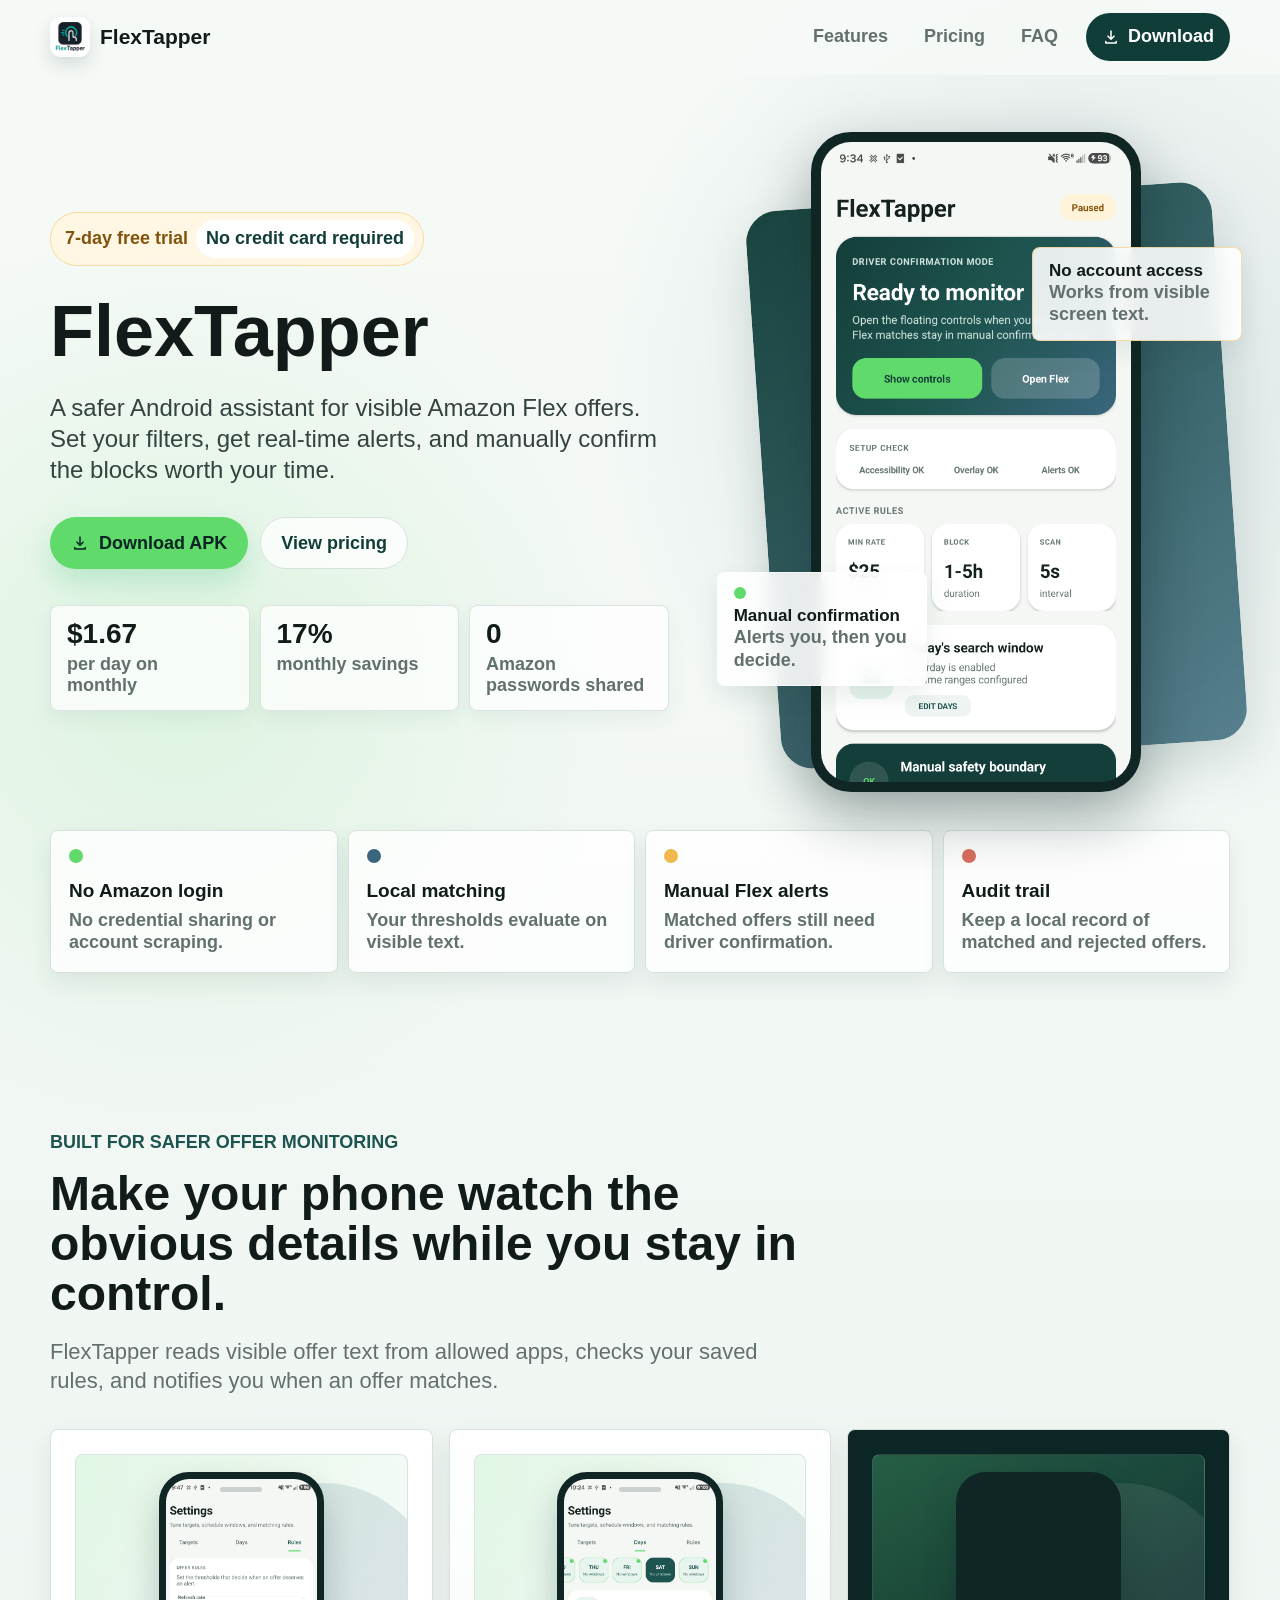
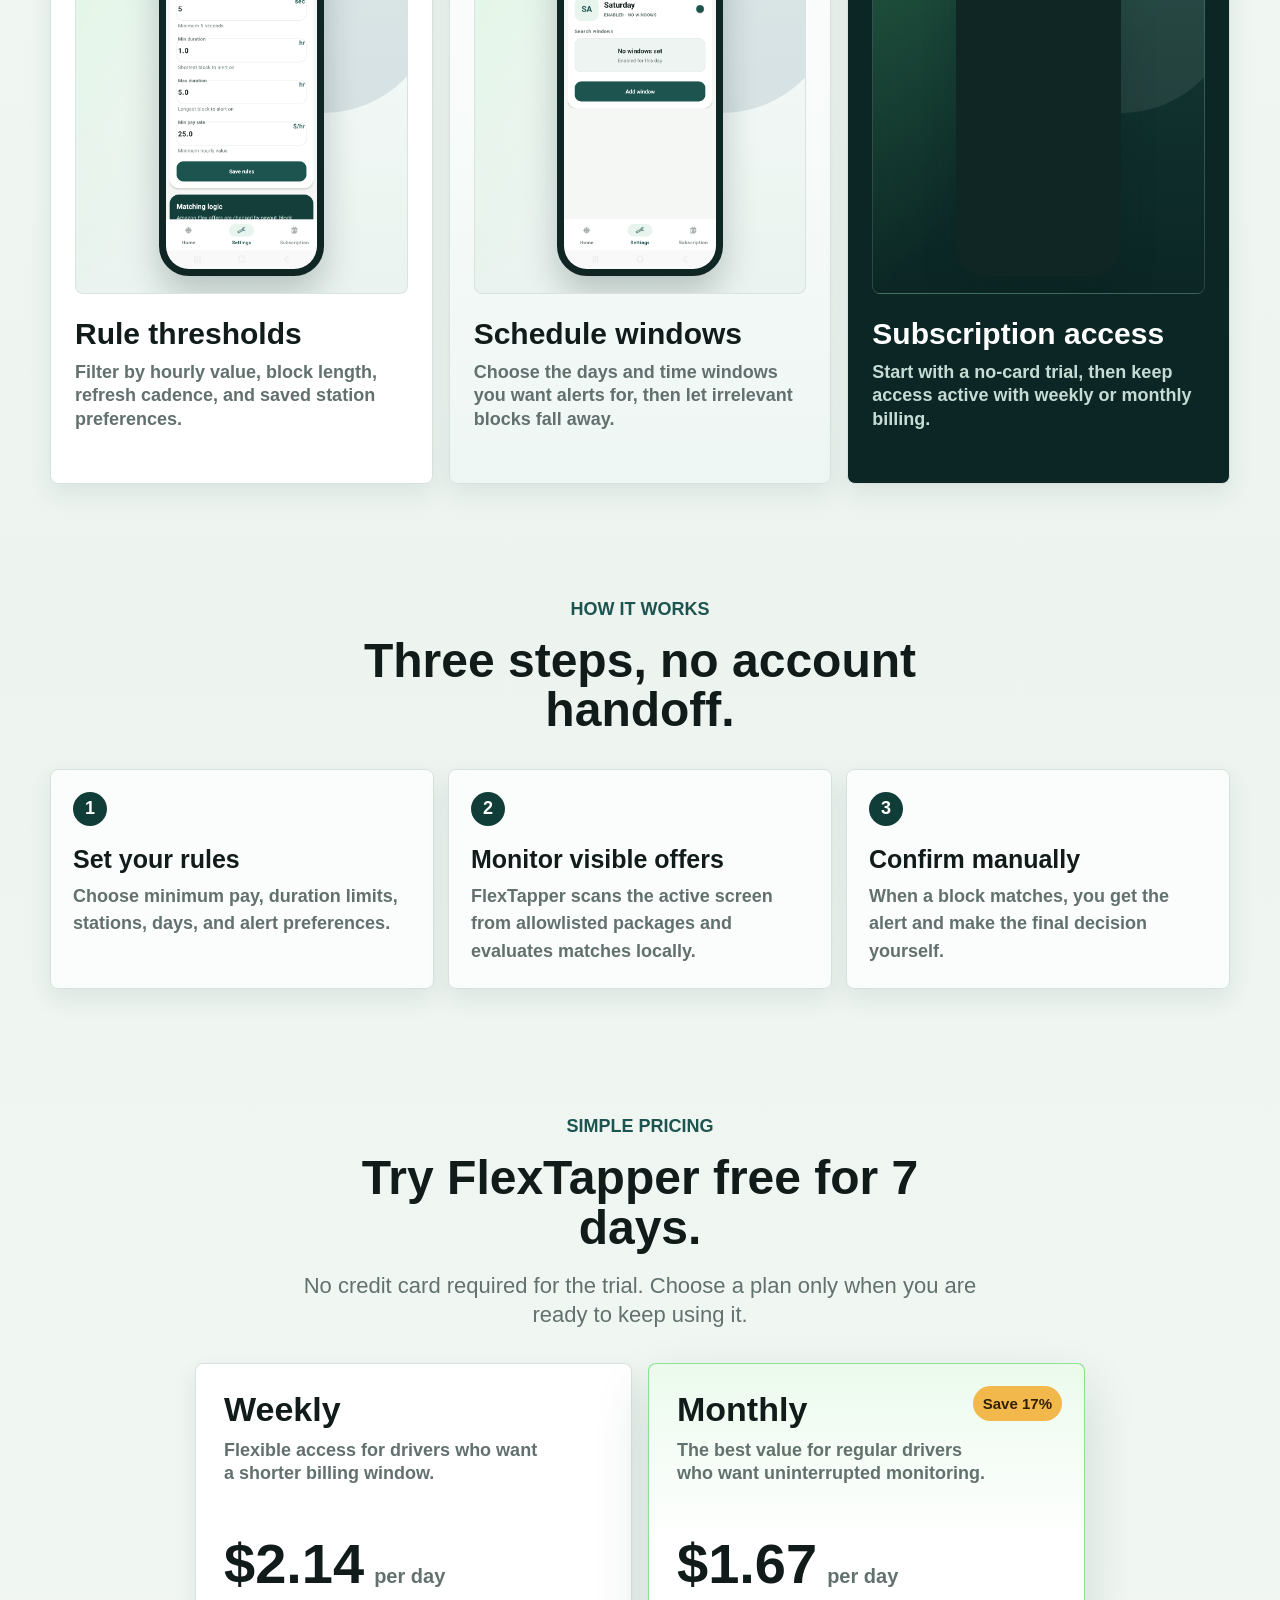
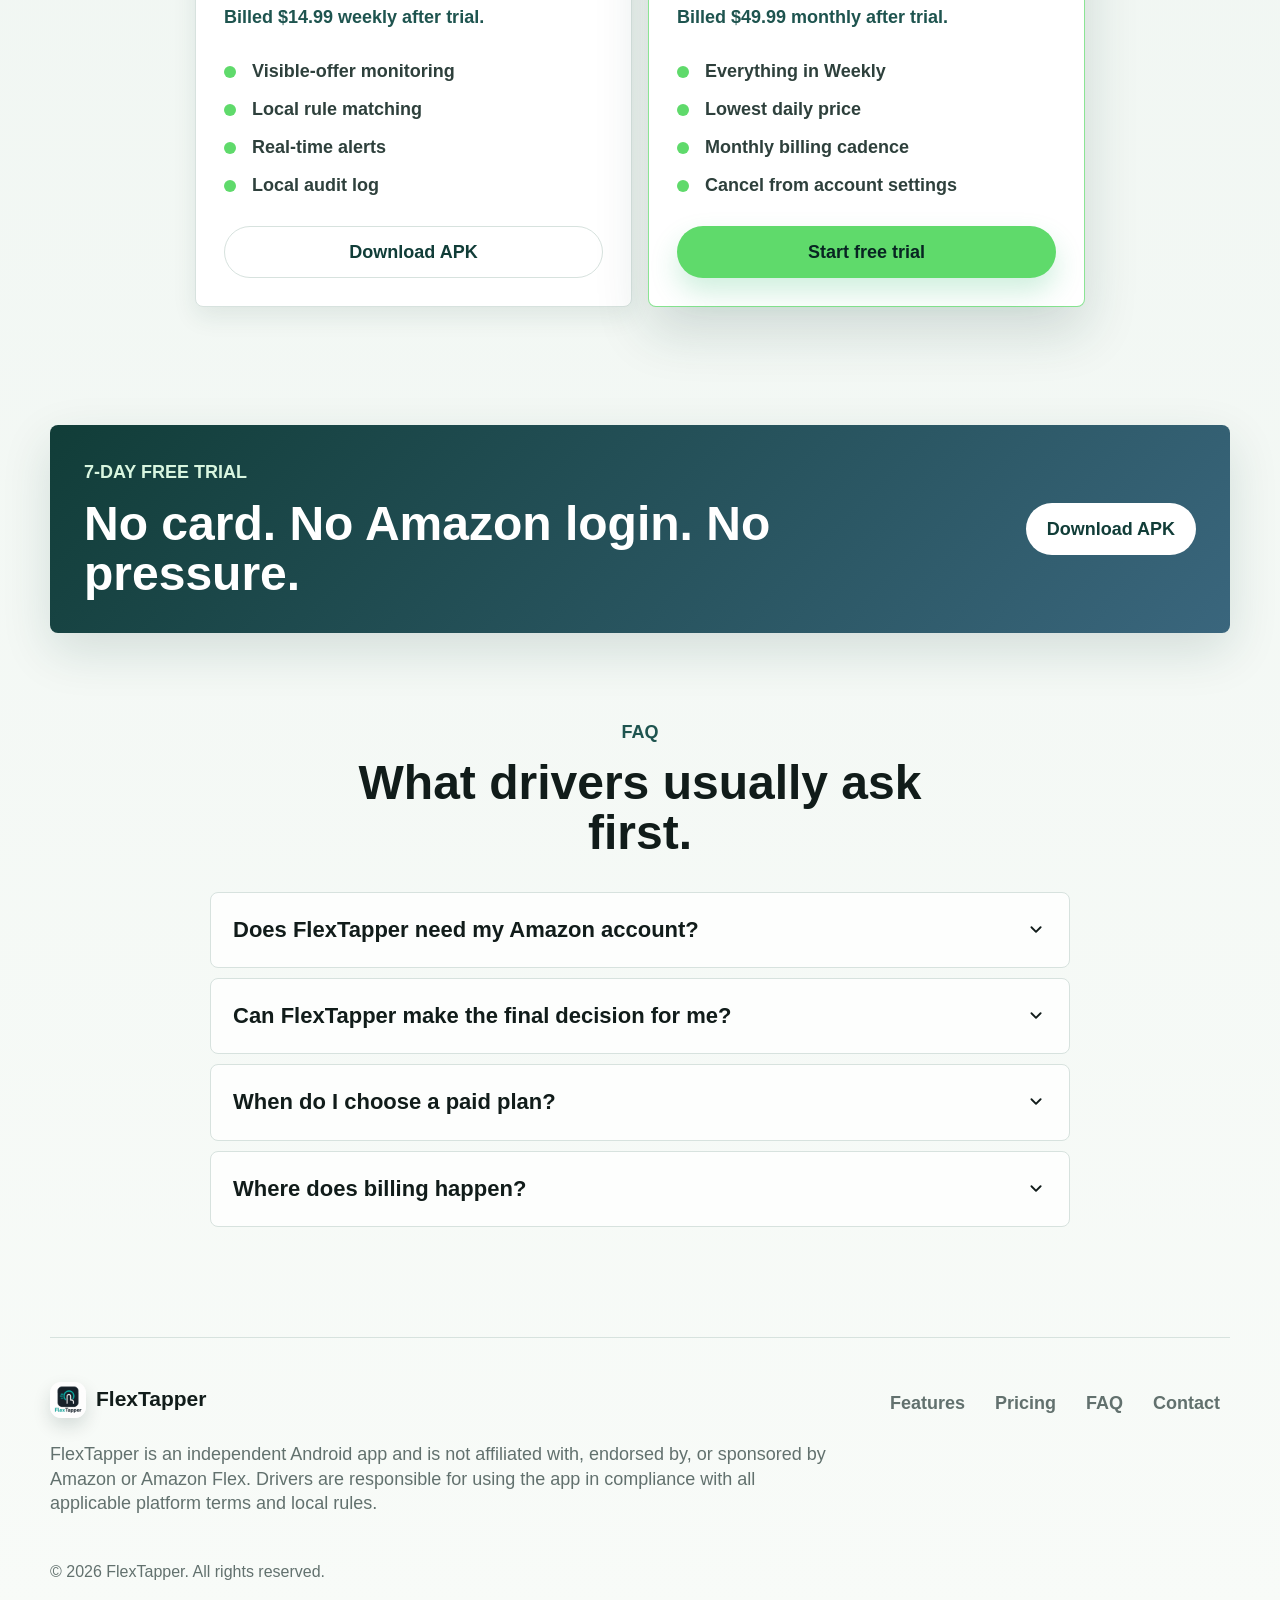
==== index.html @ 4a71b5c2 "Init" ====
<!doctype html>
<html lang="en">
  <head>
    <meta charset="utf-8">
    <meta name="viewport" content="width=device-width, initial-scale=1">
    <title>FlexTapper - Safer Amazon Flex Offer Alerts</title>
    <meta
      name="description"
      content="FlexTapper helps Amazon Flex drivers monitor visible offers, apply local rules, and get fast alerts for manual confirmation. Start with a 7-day free trial, no credit card required."
    >
    <meta name="robots" content="index,follow">
    <link rel="canonical" href="https://flextapper.app/">

    <meta property="og:type" content="website">
    <meta property="og:site_name" content="FlexTapper">
    <meta property="og:title" content="FlexTapper - Safer Amazon Flex Offer Alerts">
    <meta
      property="og:description"
      content="Local rule matching, real-time alerts, and manual driver confirmation for visible Amazon Flex offers."
    >
    <meta property="og:url" content="https://flextapper.app/">
    <meta property="og:image" content="https://flextapper.app/assets/images/social-card.png">
    <meta property="og:image:width" content="630">
    <meta property="og:image:height" content="630">
    <meta property="og:image:alt" content="FlexTapper app screens and pricing trial message">
    <meta name="twitter:card" content="summary_large_image">
    <meta name="twitter:title" content="FlexTapper - Safer Amazon Flex Offer Alerts">
    <meta
      name="twitter:description"
      content="A 7-day free trial for safe visible-offer monitoring, local matching, and manual confirmation alerts."
    >
    <meta name="twitter:image" content="https://flextapper.app/assets/images/social-card.png">

    <link rel="icon" type="image/png" sizes="32x32" href="assets/icons/favicon-32.png">
    <link rel="apple-touch-icon" href="assets/icons/apple-touch-icon.png">
    <link rel="manifest" href="manifest.webmanifest">
    <meta name="theme-color" content="#113d38">

    <link rel="preload" as="image" href="assets/images/app-home.png">
    <link rel="stylesheet" href="styles.css">

    <script type="application/ld+json">
      {
        "@context": "https://schema.org",
        "@type": "SoftwareApplication",
        "name": "FlexTapper",
        "applicationCategory": "BusinessApplication",
        "operatingSystem": "Android",
        "description": "FlexTapper helps Amazon Flex drivers monitor visible offers, apply local rules, and get fast alerts for manual confirmation.",
        "url": "https://flextapper.app/",
        "image": "https://flextapper.app/assets/images/social-card.png",
        "offers": [
          {
            "@type": "Offer",
            "name": "FlexTapper Weekly",
            "price": "14.99",
            "priceCurrency": "USD",
            "description": "Billed weekly after a 7-day free trial."
          },
          {
            "@type": "Offer",
            "name": "FlexTapper Monthly",
            "price": "49.99",
            "priceCurrency": "USD",
            "description": "Billed monthly after a 7-day free trial. Save 17% versus weekly billing."
          }
        ]
      }
    </script>
  </head>
  <body>
    <a class="skip-link" href="#main">Skip to content</a>

    <header class="site-header" data-header>
      <nav class="nav-shell" aria-label="Primary navigation">
        <a class="brand" href="#top" aria-label="FlexTapper home">
          <img src="assets/icons/icon-192.png" width="40" height="40" alt="">
          <span>FlexTapper</span>
        </a>

        <button class="nav-toggle" type="button" aria-label="Open menu" aria-expanded="false" aria-controls="nav-menu" data-nav-toggle>
          <span></span>
          <span></span>
        </button>

        <div class="nav-links" id="nav-menu" data-nav-menu>
          <a href="#features">Features</a>
          <a href="#pricing">Pricing</a>
          <a href="#faq">FAQ</a>
          <a class="nav-download" href="downloads/FlexTapper.apk" data-apk-link data-cta="nav-download">
            <svg aria-hidden="true" viewBox="0 0 24 24">
              <path d="M12 3a1 1 0 0 1 1 1v8.6l2.3-2.3a1 1 0 1 1 1.4 1.4l-4 4a1 1 0 0 1-1.4 0l-4-4a1 1 0 1 1 1.4-1.4l2.3 2.3V4a1 1 0 0 1 1-1Zm-7 14a1 1 0 0 1 1 1v1h12v-1a1 1 0 1 1 2 0v2a1 1 0 0 1-1 1H5a1 1 0 0 1-1-1v-2a1 1 0 0 1 1-1Z"/>
            </svg>
            Download
          </a>
        </div>
      </nav>
    </header>

    <main id="main">
      <section class="hero" id="top" aria-labelledby="hero-title">
        <div class="hero-copy">
          <div class="trial-pill">
            <span>7-day free trial</span>
            <strong>No credit card required</strong>
          </div>
          <h1 id="hero-title">FlexTapper</h1>
          <p class="hero-lede">
            A safer Android assistant for visible Amazon Flex offers. Set your filters, get real-time alerts, and manually confirm the blocks worth your time.
          </p>
          <div class="hero-actions">
            <a class="button button-primary" href="downloads/FlexTapper.apk" data-apk-link data-cta="hero-download">
              <svg aria-hidden="true" viewBox="0 0 24 24">
                <path d="M12 3a1 1 0 0 1 1 1v8.6l2.3-2.3a1 1 0 1 1 1.4 1.4l-4 4a1 1 0 0 1-1.4 0l-4-4a1 1 0 1 1 1.4-1.4l2.3 2.3V4a1 1 0 0 1 1-1Zm-7 14a1 1 0 0 1 1 1v1h12v-1a1 1 0 1 1 2 0v2a1 1 0 0 1-1 1H5a1 1 0 0 1-1-1v-2a1 1 0 0 1 1-1Z"/>
              </svg>
              Download APK
            </a>
            <a class="button button-secondary" href="#pricing">View pricing</a>
          </div>
          <dl class="hero-stats" aria-label="FlexTapper pricing and trial highlights">
            <div>
              <dt>$1.67</dt>
              <dd>per day on monthly</dd>
            </div>
            <div>
              <dt>17%</dt>
              <dd>monthly savings</dd>
            </div>
            <div>
              <dt>0</dt>
              <dd>Amazon passwords shared</dd>
            </div>
          </dl>
        </div>

        <div class="hero-visual" aria-label="FlexTapper app preview">
          <div class="phone-frame phone-frame-main">
            <img
              src="assets/images/app-home.png"
              width="1080"
              height="2640"
              fetchpriority="high"
              alt="FlexTapper home screen showing driver confirmation mode and active rule summaries"
            >
          </div>
          <div class="signal-card signal-card-left">
            <span class="signal-dot"></span>
            <strong>Manual confirmation</strong>
            <span>Alerts you, then you decide.</span>
          </div>
          <div class="signal-card signal-card-right">
            <strong>No account access</strong>
            <span>Works from visible screen text.</span>
          </div>
        </div>
      </section>

      <section class="trust-strip" aria-label="Safety promises">
        <div>
          <span class="trust-icon trust-icon-green"></span>
          <strong>No Amazon login</strong>
          <span>No credential sharing or account scraping.</span>
        </div>
        <div>
          <span class="trust-icon trust-icon-blue"></span>
          <strong>Local matching</strong>
          <span>Your thresholds evaluate on visible text.</span>
        </div>
        <div>
          <span class="trust-icon trust-icon-amber"></span>
          <strong>Manual Flex alerts</strong>
          <span>Matched offers still need driver confirmation.</span>
        </div>
        <div>
          <span class="trust-icon trust-icon-coral"></span>
          <strong>Audit trail</strong>
          <span>Keep a local record of matched and rejected offers.</span>
        </div>
      </section>

      <section class="section feature-section" id="features" aria-labelledby="features-title">
        <div class="section-heading">
          <p class="eyebrow">Built for safer offer monitoring</p>
          <h2 id="features-title">Make your phone watch the obvious details while you stay in control.</h2>
          <p>
            FlexTapper reads visible offer text from allowed apps, checks your saved rules, and notifies you when an offer matches.
          </p>
        </div>

        <div class="feature-grid">
          <article class="feature-card">
            <figure class="feature-shot">
              <div class="feature-device">
                <img
                  src="assets/images/app-rules.png"
                  width="1080"
                  height="2640"
                  loading="lazy"
                  decoding="async"
                  alt="FlexTapper mobile settings screenshot with refresh, duration, and pay-rate rules"
                >
              </div>
            </figure>
            <h3>Rule thresholds</h3>
            <p>Filter by hourly value, block length, refresh cadence, and saved station preferences.</p>
          </article>
          <article class="feature-card feature-card-wide">
            <figure class="feature-shot">
              <div class="feature-device">
                <img
                  src="assets/images/app-schedule.png"
                  width="1080"
                  height="2640"
                  loading="lazy"
                  decoding="async"
                  alt="FlexTapper mobile schedule screenshot for delivery search windows"
                >
              </div>
            </figure>
            <h3>Schedule windows</h3>
            <p>Choose the days and time windows you want alerts for, then let irrelevant blocks fall away.</p>
          </article>
          <article class="feature-card feature-card-dark">
            <figure class="feature-shot feature-shot-dark">
              <div class="feature-device">
                <img
                  src="assets/images/app-subscription.png"
                  width="1080"
                  height="2640"
                  loading="lazy"
                  decoding="async"
                  alt="FlexTapper mobile subscription screenshot with included matching and alerts"
                >
              </div>
            </figure>
            <h3>Subscription access</h3>
            <p>Start with a no-card trial, then keep access active with weekly or monthly billing.</p>
          </article>
        </div>
      </section>

      <section class="section workflow" aria-labelledby="workflow-title">
        <div class="section-heading compact">
          <p class="eyebrow">How it works</p>
          <h2 id="workflow-title">Three steps, no account handoff.</h2>
        </div>
        <ol class="workflow-list">
          <li>
            <span>1</span>
            <strong>Set your rules</strong>
            <p>Choose minimum pay, duration limits, stations, days, and alert preferences.</p>
          </li>
          <li>
            <span>2</span>
            <strong>Monitor visible offers</strong>
            <p>FlexTapper scans the active screen from allowlisted packages and evaluates matches locally.</p>
          </li>
          <li>
            <span>3</span>
            <strong>Confirm manually</strong>
            <p>When a block matches, you get the alert and make the final decision yourself.</p>
          </li>
        </ol>
      </section>

      <section class="section pricing" id="pricing" aria-labelledby="pricing-title">
        <div class="section-heading compact">
          <p class="eyebrow">Simple pricing</p>
          <h2 id="pricing-title">Try FlexTapper free for 7 days.</h2>
          <p>No credit card required for the trial. Choose a plan only when you are ready to keep using it.</p>
        </div>

        <div class="pricing-grid">
          <article class="price-card">
            <div class="price-card-top">
              <h3>Weekly</h3>
              <p>Flexible access for drivers who want a shorter billing window.</p>
            </div>
            <div class="daily-price">
              <span>$2.14</span>
              <small>per day</small>
            </div>
            <p class="billing-note">Billed $14.99 weekly after trial.</p>
            <ul class="check-list">
              <li>Visible-offer monitoring</li>
              <li>Local rule matching</li>
              <li>Real-time alerts</li>
              <li>Local audit log</li>
            </ul>
            <a class="button button-secondary full" href="downloads/FlexTapper.apk" data-apk-link data-cta="weekly-download">Download APK</a>
          </article>

          <article class="price-card featured-price">
            <div class="save-badge">Save 17%</div>
            <div class="price-card-top">
              <h3>Monthly</h3>
              <p>The best value for regular drivers who want uninterrupted monitoring.</p>
            </div>
            <div class="daily-price">
              <span>$1.67</span>
              <small>per day</small>
            </div>
            <p class="billing-note">Billed $49.99 monthly after trial.</p>
            <ul class="check-list">
              <li>Everything in Weekly</li>
              <li>Lowest daily price</li>
              <li>Monthly billing cadence</li>
              <li>Cancel from account settings</li>
            </ul>
            <a class="button button-primary full" href="downloads/FlexTapper.apk" data-apk-link data-cta="monthly-download">Start free trial</a>
          </article>
        </div>
      </section>

      <section class="trial-band" aria-label="Free trial reminder">
        <div>
          <p class="eyebrow">7-day free trial</p>
          <h2>No card. No Amazon login. No pressure.</h2>
        </div>
        <a class="button button-light" href="downloads/FlexTapper.apk" data-apk-link data-cta="trial-band-download">Download APK</a>
      </section>

      <section class="section faq" id="faq" aria-labelledby="faq-title">
        <div class="section-heading compact">
          <p class="eyebrow">FAQ</p>
          <h2 id="faq-title">What drivers usually ask first.</h2>
        </div>

        <div class="faq-list">
          <article class="faq-item">
            <button type="button" aria-expanded="false">
              Does FlexTapper need my Amazon account?
              <svg aria-hidden="true" viewBox="0 0 24 24">
                <path d="M6.3 8.3a1 1 0 0 1 1.4 0l4.3 4.3 4.3-4.3a1 1 0 1 1 1.4 1.4l-5 5a1 1 0 0 1-1.4 0l-5-5a1 1 0 0 1 0-1.4Z"/>
              </svg>
            </button>
            <div class="faq-panel">
              <p>No. FlexTapper is designed around visible screen text from allowed packages, local rules, and alerts. It does not require your Amazon password.</p>
            </div>
          </article>

          <article class="faq-item">
            <button type="button" aria-expanded="false">
              Can FlexTapper make the final decision for me?
              <svg aria-hidden="true" viewBox="0 0 24 24">
                <path d="M6.3 8.3a1 1 0 0 1 1.4 0l4.3 4.3 4.3-4.3a1 1 0 1 1 1.4 1.4l-5 5a1 1 0 0 1-1.4 0l-5-5a1 1 0 0 1 0-1.4Z"/>
              </svg>
            </button>
            <div class="faq-panel">
              <p>No. For Amazon Flex packages, matched offers trigger alerts for manual driver confirmation.</p>
            </div>
          </article>

          <article class="faq-item">
            <button type="button" aria-expanded="false">
              When do I choose a paid plan?
              <svg aria-hidden="true" viewBox="0 0 24 24">
                <path d="M6.3 8.3a1 1 0 0 1 1.4 0l4.3 4.3 4.3-4.3a1 1 0 1 1 1.4 1.4l-5 5a1 1 0 0 1-1.4 0l-5-5a1 1 0 0 1 0-1.4Z"/>
              </svg>
            </button>
            <div class="faq-panel">
              <p>After the 7-day no-card trial, you can continue with Weekly billing at $14.99/week or Monthly billing at $49.99/month.</p>
            </div>
          </article>

          <article class="faq-item">
            <button type="button" aria-expanded="false">
              Where does billing happen?
              <svg aria-hidden="true" viewBox="0 0 24 24">
                <path d="M6.3 8.3a1 1 0 0 1 1.4 0l4.3 4.3 4.3-4.3a1 1 0 1 1 1.4 1.4l-5 5a1 1 0 0 1-1.4 0l-5-5a1 1 0 0 1 0-1.4Z"/>
              </svg>
            </button>
            <div class="faq-panel">
              <p>The website provides the APK download. Trial activation, sign-in, subscription status, and billing actions happen inside the Android app.</p>
            </div>
          </article>
        </div>
      </section>
    </main>

    <footer class="site-footer">
      <div>
        <a class="brand footer-brand" href="#top" aria-label="FlexTapper home">
          <img src="assets/icons/icon-192.png" width="36" height="36" alt="">
          <span>FlexTapper</span>
        </a>
        <p>
          FlexTapper is an independent Android app and is not affiliated with, endorsed by, or sponsored by Amazon or Amazon Flex.
          Drivers are responsible for using the app in compliance with all applicable platform terms and local rules.
        </p>
      </div>
      <div class="footer-links">
        <a href="#features">Features</a>
        <a href="#pricing">Pricing</a>
        <a href="#faq">FAQ</a>
        <a href="mailto:support@flextapper.app" data-contact-link>Contact</a>
      </div>
      <p class="copyright">&copy; <span data-current-year>2026</span> FlexTapper. All rights reserved.</p>
    </footer>

    <script src="main.js" defer></script>
  </body>
</html>
---- styles.css ----
:root {
  color-scheme: light;
  --ink: #111c1a;
  --muted: #62716e;
  --quiet: #ecf3f0;
  --surface: #fbfdfb;
  --surface-strong: #ffffff;
  --surface-tint: #f1f6f3;
  --line: #d7e2de;
  --primary: #1e544f;
  --primary-dark: #113d38;
  --primary-deep: #0b2624;
  --secondary: #3a667d;
  --accent: #5fda6b;
  --amber: #f2b84b;
  --coral: #d86f5f;
  --shadow: 0 18px 50px rgba(17, 61, 56, 0.14);
  --shadow-soft: 0 10px 24px rgba(17, 61, 56, 0.09);
  --radius-card: 8px;
  --radius-control: 999px;
  --max-width: 1180px;
  --font-body: -apple-system, BlinkMacSystemFont, "SF Pro Text", "Segoe UI Variable", "Segoe UI", sans-serif;
  --font-display: -apple-system, BlinkMacSystemFont, "SF Pro Display", "Segoe UI Variable", "Segoe UI", sans-serif;
}

* {
  box-sizing: border-box;
}

html {
  scroll-behavior: smooth;
}

body {
  margin: 0;
  background:
    radial-gradient(circle at 14% 14%, rgba(95, 218, 107, 0.15), transparent 28rem),
    radial-gradient(circle at 84% 8%, rgba(58, 102, 125, 0.15), transparent 30rem),
    linear-gradient(180deg, #f6faf7 0%, #edf4f0 46%, #f8fbf8 100%);
  color: var(--ink);
  font-family: var(--font-body);
  font-size: 18px;
  line-height: 1.55;
}

body.nav-open {
  overflow: hidden;
}

img,
svg {
  display: block;
}

img {
  max-width: 100%;
}

a {
  color: inherit;
  text-decoration: none;
}

button,
input,
textarea,
select {
  font: inherit;
}

.skip-link {
  position: absolute;
  left: 16px;
  top: -80px;
  z-index: 30;
  border-radius: var(--radius-control);
  background: var(--primary-dark);
  color: white;
  padding: 10px 16px;
  transition: top 160ms ease;
}

.skip-link:focus {
  top: 16px;
}

.site-header {
  position: sticky;
  top: 0;
  z-index: 20;
  border-bottom: 1px solid rgba(215, 226, 222, 0);
  background: rgba(246, 250, 247, 0.84);
  backdrop-filter: blur(18px);
  transition: border-color 180ms ease, box-shadow 180ms ease;
}

.site-header.is-scrolled {
  border-bottom-color: rgba(215, 226, 222, 0.9);
  box-shadow: 0 10px 30px rgba(17, 61, 56, 0.08);
}

.nav-shell {
  width: min(100% - 40px, var(--max-width));
  min-height: 74px;
  margin: 0 auto;
  display: flex;
  align-items: center;
  justify-content: space-between;
  gap: 24px;
}

.brand {
  display: inline-flex;
  align-items: center;
  gap: 10px;
  font-family: var(--font-display);
  font-weight: 750;
  font-size: 21px;
}

.brand img {
  border-radius: 11px;
  box-shadow: 0 8px 18px rgba(9, 34, 32, 0.14);
}

.nav-links {
  display: flex;
  align-items: center;
  gap: 8px;
  font-weight: 700;
  color: var(--muted);
}

.nav-links a {
  border-radius: var(--radius-control);
  padding: 10px 14px;
}

.nav-links a:hover,
.nav-links a:focus-visible {
  background: var(--quiet);
  color: var(--primary-dark);
  outline: none;
}

.nav-links .nav-download {
  margin-left: 6px;
  display: inline-flex;
  align-items: center;
  gap: 8px;
  background: var(--primary-dark);
  color: white;
  padding-inline: 16px;
}

.nav-download svg,
.button svg {
  width: 18px;
  height: 18px;
  fill: currentColor;
}

.nav-toggle {
  display: none;
  width: 44px;
  height: 44px;
  border: 0;
  border-radius: 50%;
  background: var(--primary-dark);
  color: white;
  cursor: pointer;
}

.nav-toggle span {
  width: 18px;
  height: 2px;
  margin: 4px auto;
  border-radius: 2px;
  background: currentColor;
  transition: transform 180ms ease;
}

.nav-toggle[aria-expanded="true"] span:first-child {
  transform: translateY(3px) rotate(45deg);
}

.nav-toggle[aria-expanded="true"] span:last-child {
  transform: translateY(-3px) rotate(-45deg);
}

.hero {
  width: min(100% - 40px, var(--max-width));
  margin: 0 auto;
  padding: 54px 0 36px;
  display: grid;
  grid-template-columns: minmax(0, 1fr) minmax(360px, 0.82fr);
  align-items: center;
  gap: 54px;
}

.hero-copy {
  position: relative;
  z-index: 1;
}

.trial-pill {
  width: fit-content;
  display: flex;
  flex-wrap: wrap;
  align-items: center;
  gap: 8px;
  border: 1px solid rgba(242, 184, 75, 0.45);
  border-radius: var(--radius-control);
  background: rgba(255, 246, 226, 0.92);
  color: #80540c;
  padding: 7px 9px 7px 14px;
  font-weight: 700;
}

.trial-pill strong {
  border-radius: var(--radius-control);
  background: white;
  color: var(--primary-dark);
  padding: 5px 10px;
}

h1,
h2,
h3 {
  margin: 0;
  font-family: var(--font-display);
  line-height: 1.04;
  letter-spacing: 0;
}

h1 {
  max-width: 720px;
  margin-top: 28px;
  font-size: 72px;
  font-weight: 800;
}

.hero-lede {
  max-width: 620px;
  margin: 24px 0 0;
  color: #344440;
  font-size: 24px;
  line-height: 1.28;
}

.hero-actions {
  display: flex;
  flex-wrap: wrap;
  gap: 12px;
  margin-top: 32px;
}

.button {
  min-height: 52px;
  display: inline-flex;
  align-items: center;
  justify-content: center;
  gap: 10px;
  border: 1px solid transparent;
  border-radius: var(--radius-control);
  padding: 13px 20px;
  font-weight: 800;
  line-height: 1;
  transition: transform 160ms ease, box-shadow 160ms ease, background 160ms ease;
}

.button:hover,
.button:focus-visible {
  transform: translateY(-2px);
  outline: none;
}

.button-primary {
  background: var(--accent);
  color: #082522;
  box-shadow: 0 14px 28px rgba(35, 181, 107, 0.22);
}

.button-primary:hover,
.button-primary:focus-visible {
  box-shadow: 0 18px 36px rgba(35, 181, 107, 0.28);
}

.button-secondary {
  border-color: var(--line);
  background: rgba(255, 255, 255, 0.76);
  color: var(--primary-dark);
}

.button-secondary:hover,
.button-secondary:focus-visible {
  background: white;
  box-shadow: var(--shadow-soft);
}

.button-light {
  background: white;
  color: var(--primary-dark);
}

.full {
  width: 100%;
}

.hero-stats {
  display: grid;
  grid-template-columns: repeat(3, minmax(0, 1fr));
  gap: 10px;
  max-width: 620px;
  margin: 36px 0 0;
}

.hero-stats div {
  border: 1px solid rgba(215, 226, 222, 0.92);
  border-radius: var(--radius-card);
  background: rgba(255, 255, 255, 0.72);
  padding: 14px 16px;
  box-shadow: 0 8px 20px rgba(17, 61, 56, 0.06);
}

.hero-stats dt {
  font-family: var(--font-display);
  font-size: 28px;
  font-weight: 760;
  line-height: 1;
}

.hero-stats dd {
  margin: 6px 0 0;
  color: var(--muted);
  font-weight: 600;
  line-height: 1.15;
}

.hero-visual {
  position: relative;
  min-height: 665px;
  display: grid;
  place-items: center;
}

.hero-visual::before {
  content: "";
  position: absolute;
  inset: 10% 0 6% 8%;
  border-radius: 32px;
  background:
    linear-gradient(135deg, rgba(17, 61, 56, 0.96), rgba(58, 102, 125, 0.82)),
    linear-gradient(45deg, transparent, rgba(95, 218, 107, 0.3));
  box-shadow: var(--shadow);
  transform: rotate(-4deg);
}

.phone-frame {
  position: relative;
  width: min(330px, 80vw);
  max-height: 660px;
  overflow: hidden;
  border: 10px solid #102624;
  border-radius: 40px;
  background: #102624;
  box-shadow: 0 24px 60px rgba(9, 34, 32, 0.36);
}

.phone-frame img {
  width: 100%;
  height: auto;
}

.signal-card {
  position: absolute;
  width: 210px;
  border: 1px solid rgba(255, 255, 255, 0.55);
  border-radius: var(--radius-card);
  background: rgba(255, 255, 255, 0.89);
  box-shadow: var(--shadow-soft);
  padding: 14px 16px;
  backdrop-filter: blur(10px);
}

.signal-card strong,
.signal-card span {
  display: block;
}

.signal-card strong {
  font-family: var(--font-display);
  font-size: 17px;
  font-weight: 750;
  line-height: 1.1;
}

.signal-card span {
  color: var(--muted);
  font-weight: 600;
  line-height: 1.25;
}

.signal-dot {
  width: 12px;
  height: 12px;
  margin-bottom: 8px;
  border-radius: 50%;
  background: var(--accent);
}

.signal-card-left {
  left: -6px;
  bottom: 108px;
}

.signal-card-right {
  right: -12px;
  top: 118px;
  border-color: rgba(242, 184, 75, 0.46);
}

.trust-strip {
  width: min(100% - 40px, var(--max-width));
  margin: 0 auto 78px;
  display: grid;
  grid-template-columns: repeat(4, minmax(0, 1fr));
  gap: 10px;
}

.trust-strip div {
  min-height: 138px;
  border: 1px solid var(--line);
  border-radius: var(--radius-card);
  background: rgba(255, 255, 255, 0.82);
  padding: 18px;
  box-shadow: var(--shadow-soft);
}

.trust-icon {
  width: 14px;
  height: 14px;
  margin-bottom: 18px;
  border-radius: 50%;
  display: block;
}

.trust-icon-green {
  background: var(--accent);
}

.trust-icon-blue {
  background: var(--secondary);
}

.trust-icon-amber {
  background: var(--amber);
}

.trust-icon-coral {
  background: var(--coral);
}

.trust-strip strong,
.trust-strip span {
  display: block;
}

.trust-strip strong {
  font-family: var(--font-display);
  font-size: 19px;
  font-weight: 750;
  line-height: 1.05;
}

.trust-strip span:last-child {
  margin-top: 8px;
  color: var(--muted);
  font-weight: 600;
  line-height: 1.25;
}

.section {
  width: min(100% - 40px, var(--max-width));
  margin: 0 auto;
  padding: 78px 0;
}

.section-heading {
  max-width: 760px;
  margin-bottom: 34px;
}

.section-heading.compact {
  max-width: 680px;
  margin-inline: auto;
  text-align: center;
}

.eyebrow {
  margin: 0 0 12px;
  color: var(--primary);
  font-weight: 800;
  text-transform: uppercase;
  letter-spacing: 0;
}

.section-heading h2,
.trial-band h2 {
  font-size: 48px;
  font-weight: 780;
}

.section-heading p:not(.eyebrow) {
  margin: 18px 0 0;
  color: var(--muted);
  font-size: 22px;
  line-height: 1.32;
}

.feature-grid {
  display: grid;
  grid-template-columns: repeat(3, minmax(0, 1fr));
  gap: 16px;
}

.feature-card {
  min-height: 655px;
  position: relative;
  overflow: hidden;
  border: 1px solid var(--line);
  border-radius: var(--radius-card);
  background: var(--surface-strong);
  padding: 24px;
  box-shadow: var(--shadow-soft);
}

.feature-shot {
  position: relative;
  min-height: 440px;
  margin: 0 0 24px;
  display: grid;
  place-items: center;
  overflow: hidden;
  border: 1px solid rgba(215, 226, 222, 0.9);
  border-radius: var(--radius-card);
  background:
    linear-gradient(135deg, rgba(95, 218, 107, 0.15), transparent 58%),
    linear-gradient(180deg, #f8fcfa 0%, #eaf3ef 100%);
}

.feature-shot::before {
  content: "";
  position: absolute;
  width: 230px;
  height: 230px;
  border-radius: 50%;
  background: rgba(58, 102, 125, 0.14);
  transform: translate(82px, -76px);
}

.feature-device {
  position: relative;
  width: clamp(152px, 50%, 188px);
  aspect-ratio: 1080 / 2640;
  overflow: hidden;
  border: 7px solid #102624;
  border-radius: 30px;
  background: #102624;
  box-shadow: 0 18px 34px rgba(9, 34, 32, 0.22);
}

.feature-device::before {
  content: "";
  position: absolute;
  z-index: 1;
  left: 50%;
  top: 8px;
  width: 42px;
  height: 5px;
  border-radius: var(--radius-control);
  background: rgba(16, 38, 36, 0.18);
  transform: translateX(-50%);
}

.feature-device img {
  width: 100%;
  height: 100%;
  object-fit: cover;
  object-position: top center;
}

.feature-shot-dark {
  border-color: rgba(255, 255, 255, 0.14);
  background:
    linear-gradient(135deg, rgba(95, 218, 107, 0.2), transparent 58%),
    linear-gradient(180deg, #173f3a 0%, #0b2624 100%);
}

.feature-shot-dark::before {
  background: rgba(255, 255, 255, 0.08);
}

.feature-card h3 {
  font-size: 30px;
  font-weight: 760;
}

.feature-card p {
  margin: 12px 0 0;
  color: var(--muted);
  font-weight: 600;
  line-height: 1.3;
}

.feature-card-wide {
  background: linear-gradient(180deg, #ffffff 0%, #eef6f3 100%);
}

.feature-card-dark {
  background: var(--primary-deep);
  color: white;
}

.feature-card-dark p {
  color: #c5dbd4;
}

.workflow {
  padding-top: 34px;
}

.workflow-list {
  display: grid;
  grid-template-columns: repeat(3, minmax(0, 1fr));
  gap: 14px;
  margin: 0;
  padding: 0;
  list-style: none;
}

.workflow-list li {
  border: 1px solid var(--line);
  border-radius: var(--radius-card);
  background: rgba(255, 255, 255, 0.78);
  padding: 22px;
  box-shadow: var(--shadow-soft);
}

.workflow-list span {
  width: 34px;
  height: 34px;
  display: grid;
  place-items: center;
  border-radius: 50%;
  background: var(--primary-dark);
  color: white;
  font-weight: 800;
}

.workflow-list strong {
  display: block;
  margin-top: 20px;
  font-family: var(--font-display);
  font-size: 25px;
  font-weight: 760;
  line-height: 1.05;
}

.workflow-list p {
  margin: 10px 0 0;
  color: var(--muted);
  font-weight: 600;
}

.pricing {
  padding-top: 46px;
}

.pricing-grid {
  display: grid;
  grid-template-columns: repeat(2, minmax(0, 1fr));
  gap: 16px;
  max-width: 890px;
  margin: 0 auto;
  align-items: stretch;
}

.price-card {
  position: relative;
  border: 1px solid var(--line);
  border-radius: var(--radius-card);
  background: var(--surface-strong);
  padding: 28px;
  box-shadow: var(--shadow-soft);
}

.featured-price {
  border-color: rgba(95, 218, 107, 0.72);
  background:
    linear-gradient(180deg, rgba(95, 218, 107, 0.12), transparent 180px),
    var(--surface-strong);
  box-shadow: 0 24px 54px rgba(17, 61, 56, 0.16);
}

.save-badge {
  position: absolute;
  right: 22px;
  top: 22px;
  border-radius: var(--radius-control);
  background: var(--amber);
  color: #302000;
  padding: 6px 10px;
  font-size: 15px;
  font-weight: 800;
}

.price-card-top {
  max-width: 320px;
}

.price-card h3 {
  font-size: 34px;
  font-weight: 760;
}

.price-card-top p {
  min-height: 72px;
  margin: 12px 0 0;
  color: var(--muted);
  font-weight: 600;
  line-height: 1.28;
}

.daily-price {
  margin-top: 28px;
  display: flex;
  align-items: baseline;
  gap: 10px;
}

.daily-price span {
  font-family: var(--font-display);
  font-size: 56px;
  font-weight: 780;
  line-height: 0.9;
}

.daily-price small {
  color: var(--muted);
  font-size: 20px;
  font-weight: 800;
}

.billing-note {
  margin: 12px 0 0;
  color: var(--primary);
  font-weight: 800;
}

.check-list {
  display: grid;
  gap: 10px;
  margin: 26px 0 26px;
  padding: 0;
  list-style: none;
}

.check-list li {
  position: relative;
  padding-left: 28px;
  color: #2e403c;
  font-weight: 700;
}

.check-list li::before {
  content: "";
  position: absolute;
  left: 0;
  top: 8px;
  width: 12px;
  height: 12px;
  border-radius: 50%;
  background: var(--accent);
}

.trial-band {
  width: min(100% - 40px, var(--max-width));
  margin: 40px auto 0;
  display: flex;
  align-items: center;
  justify-content: space-between;
  gap: 24px;
  border-radius: var(--radius-card);
  background:
    linear-gradient(135deg, var(--primary-dark), var(--secondary)),
    var(--primary-dark);
  color: white;
  padding: 34px;
  box-shadow: var(--shadow);
}

.trial-band .eyebrow {
  color: #d9f6e0;
}

.trial-band h2 {
  max-width: 700px;
}

.faq {
  padding-top: 86px;
}

.faq-list {
  max-width: 860px;
  margin: 0 auto;
  display: grid;
  gap: 10px;
}

.faq-item {
  border: 1px solid var(--line);
  border-radius: var(--radius-card);
  background: rgba(255, 255, 255, 0.82);
  overflow: hidden;
}

.faq-item button {
  width: 100%;
  display: flex;
  align-items: center;
  justify-content: space-between;
  gap: 18px;
  border: 0;
  background: transparent;
  color: var(--ink);
  cursor: pointer;
  padding: 20px 22px;
  text-align: left;
  font-family: var(--font-display);
  font-size: 22px;
  font-weight: 750;
}

.faq-item button:focus-visible {
  outline: 3px solid rgba(95, 218, 107, 0.5);
  outline-offset: -3px;
}

.faq-item svg {
  width: 22px;
  height: 22px;
  flex: 0 0 auto;
  fill: currentColor;
  transition: transform 180ms ease;
}

.faq-item button[aria-expanded="true"] svg {
  transform: rotate(180deg);
}

.faq-panel {
  display: grid;
  grid-template-rows: 0fr;
  transition: grid-template-rows 180ms ease;
}

.faq-item.is-open .faq-panel {
  grid-template-rows: 1fr;
}

.faq-panel p {
  min-height: 0;
  overflow: hidden;
  margin: 0;
  color: var(--muted);
  font-weight: 600;
  line-height: 1.35;
  padding: 0 22px;
}

.faq-item.is-open .faq-panel p {
  padding-bottom: 20px;
}

.site-footer {
  width: min(100% - 40px, var(--max-width));
  margin: 32px auto 0;
  padding: 44px 0 34px;
  display: grid;
  grid-template-columns: minmax(0, 1fr) auto;
  gap: 30px;
  border-top: 1px solid var(--line);
  color: var(--muted);
}

.footer-brand {
  color: var(--ink);
}

.site-footer p {
  max-width: 780px;
  margin: 16px 0 0;
  line-height: 1.35;
}

.footer-links {
  display: flex;
  flex-wrap: wrap;
  justify-content: flex-end;
  gap: 10px;
  font-weight: 800;
}

.footer-links a {
  border-radius: var(--radius-control);
  padding: 8px 10px;
}

.footer-links a:hover,
.footer-links a:focus-visible {
  background: var(--quiet);
  color: var(--primary-dark);
  outline: none;
}

.copyright {
  grid-column: 1 / -1;
  font-size: 16px;
}

@media (max-width: 980px) {
  h1 {
    font-size: 62px;
  }

  .hero {
    grid-template-columns: 1fr;
    padding-top: 44px;
  }

  .hero-visual {
    min-height: 600px;
  }

  .trust-strip,
  .feature-grid,
  .workflow-list {
    grid-template-columns: repeat(2, minmax(0, 1fr));
  }

  .pricing-grid {
    grid-template-columns: 1fr;
    max-width: 610px;
  }

  .site-footer {
    grid-template-columns: 1fr;
  }

  .footer-links {
    justify-content: flex-start;
  }
}

@media (max-width: 720px) {
  body {
    font-size: 17px;
  }

  .nav-shell,
  .hero,
  .trust-strip,
  .section,
  .trial-band,
  .site-footer {
    width: min(100% - 28px, var(--max-width));
  }

  .nav-toggle {
    display: block;
  }

  .nav-links {
    position: fixed;
    left: 14px;
    right: 14px;
    top: 82px;
    display: grid;
    gap: 8px;
    border: 1px solid var(--line);
    border-radius: var(--radius-card);
    background: rgba(255, 255, 255, 0.96);
    padding: 12px;
    box-shadow: var(--shadow);
    transform: translateY(-12px);
    opacity: 0;
    pointer-events: none;
    transition: opacity 160ms ease, transform 160ms ease;
  }

  .nav-links.is-open {
    transform: translateY(0);
    opacity: 1;
    pointer-events: auto;
  }

  .nav-links a {
    padding: 13px 14px;
  }

  .nav-links .nav-download {
    margin-left: 0;
  }

  .hero {
    position: relative;
    gap: 30px;
    padding: 34px 0 30px;
  }

  h1 {
    font-size: 46px;
  }

  .hero-lede {
    font-size: 19px;
  }

  .hero-actions {
    margin-top: 24px;
  }

  .button {
    min-height: 50px;
  }

  .trust-strip,
  .feature-grid,
  .workflow-list {
    grid-template-columns: 1fr;
  }

  .hero-stats {
    grid-template-columns: repeat(3, minmax(0, 1fr));
    gap: 8px;
    margin-top: 18px;
  }

  .hero-stats div {
    padding: 10px 8px;
  }

  .hero-stats dt {
    font-size: 22px;
  }

  .hero-stats dd {
    font-size: 13px;
  }

  .hero-actions .button {
    width: 100%;
  }

  .hero-visual {
    min-height: 0;
    height: 126px;
    margin-top: 14px;
  }

  .hero-visual::before {
    inset: 14% 22% 6%;
    border-radius: 18px;
  }

  .phone-frame {
    width: 106px;
    max-height: 120px;
    border-width: 4px;
    border-radius: 17px;
  }

  .signal-card {
    display: none;
  }

  .section {
    padding: 56px 0;
  }

  .section-heading h2,
  .trial-band h2 {
    font-size: 37px;
  }

  .section-heading p:not(.eyebrow) {
    font-size: 19px;
  }

  .feature-card {
    min-height: 0;
  }

  .feature-shot {
    min-height: 402px;
  }

  .feature-device {
    width: clamp(142px, 46vw, 166px);
    border-width: 6px;
    border-radius: 26px;
  }

  .daily-price span {
    font-size: 48px;
  }

  .price-card {
    padding: 24px;
  }

  .price-card-top p {
    min-height: 0;
  }

  .trial-band {
    display: grid;
    padding: 26px;
  }
}

@media (prefers-reduced-motion: reduce) {
  *,
  *::before,
  *::after {
    scroll-behavior: auto !important;
    transition-duration: 0.01ms !important;
    animation-duration: 0.01ms !important;
    animation-iteration-count: 1 !important;
  }
}
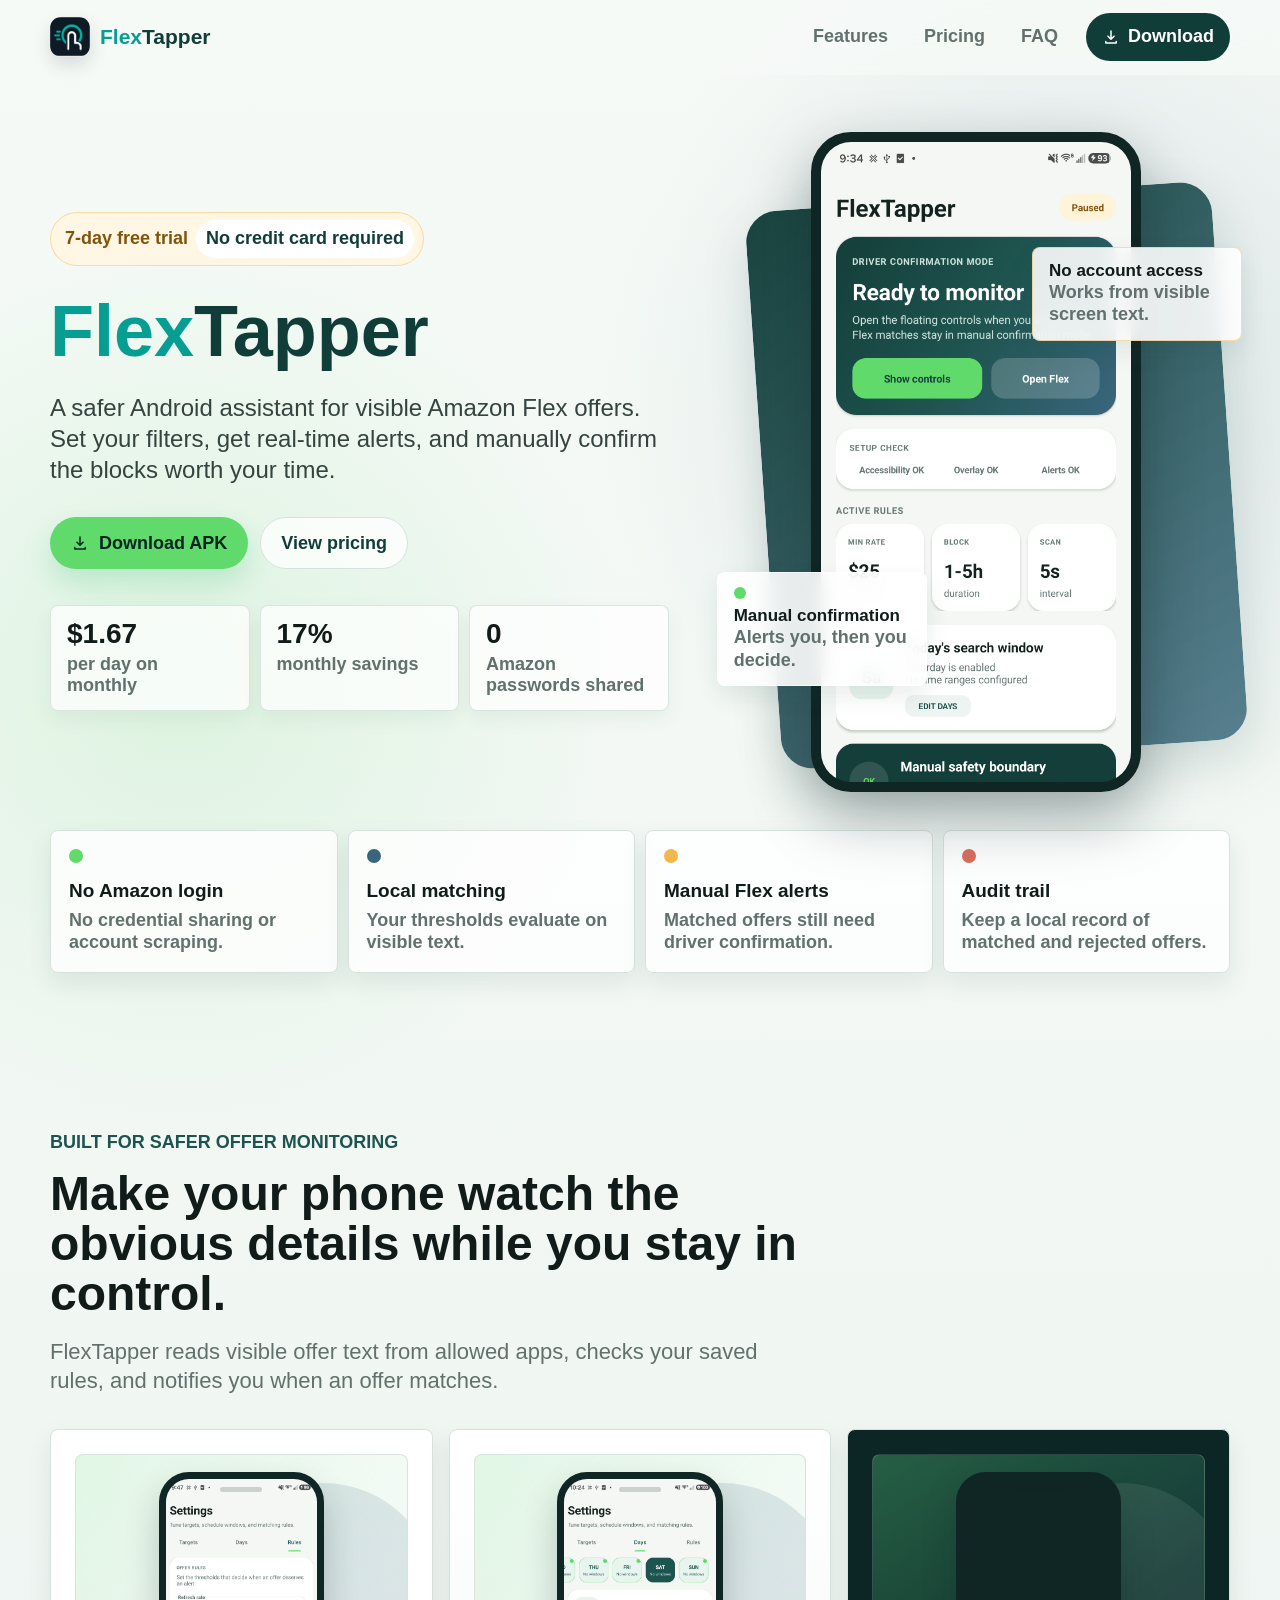
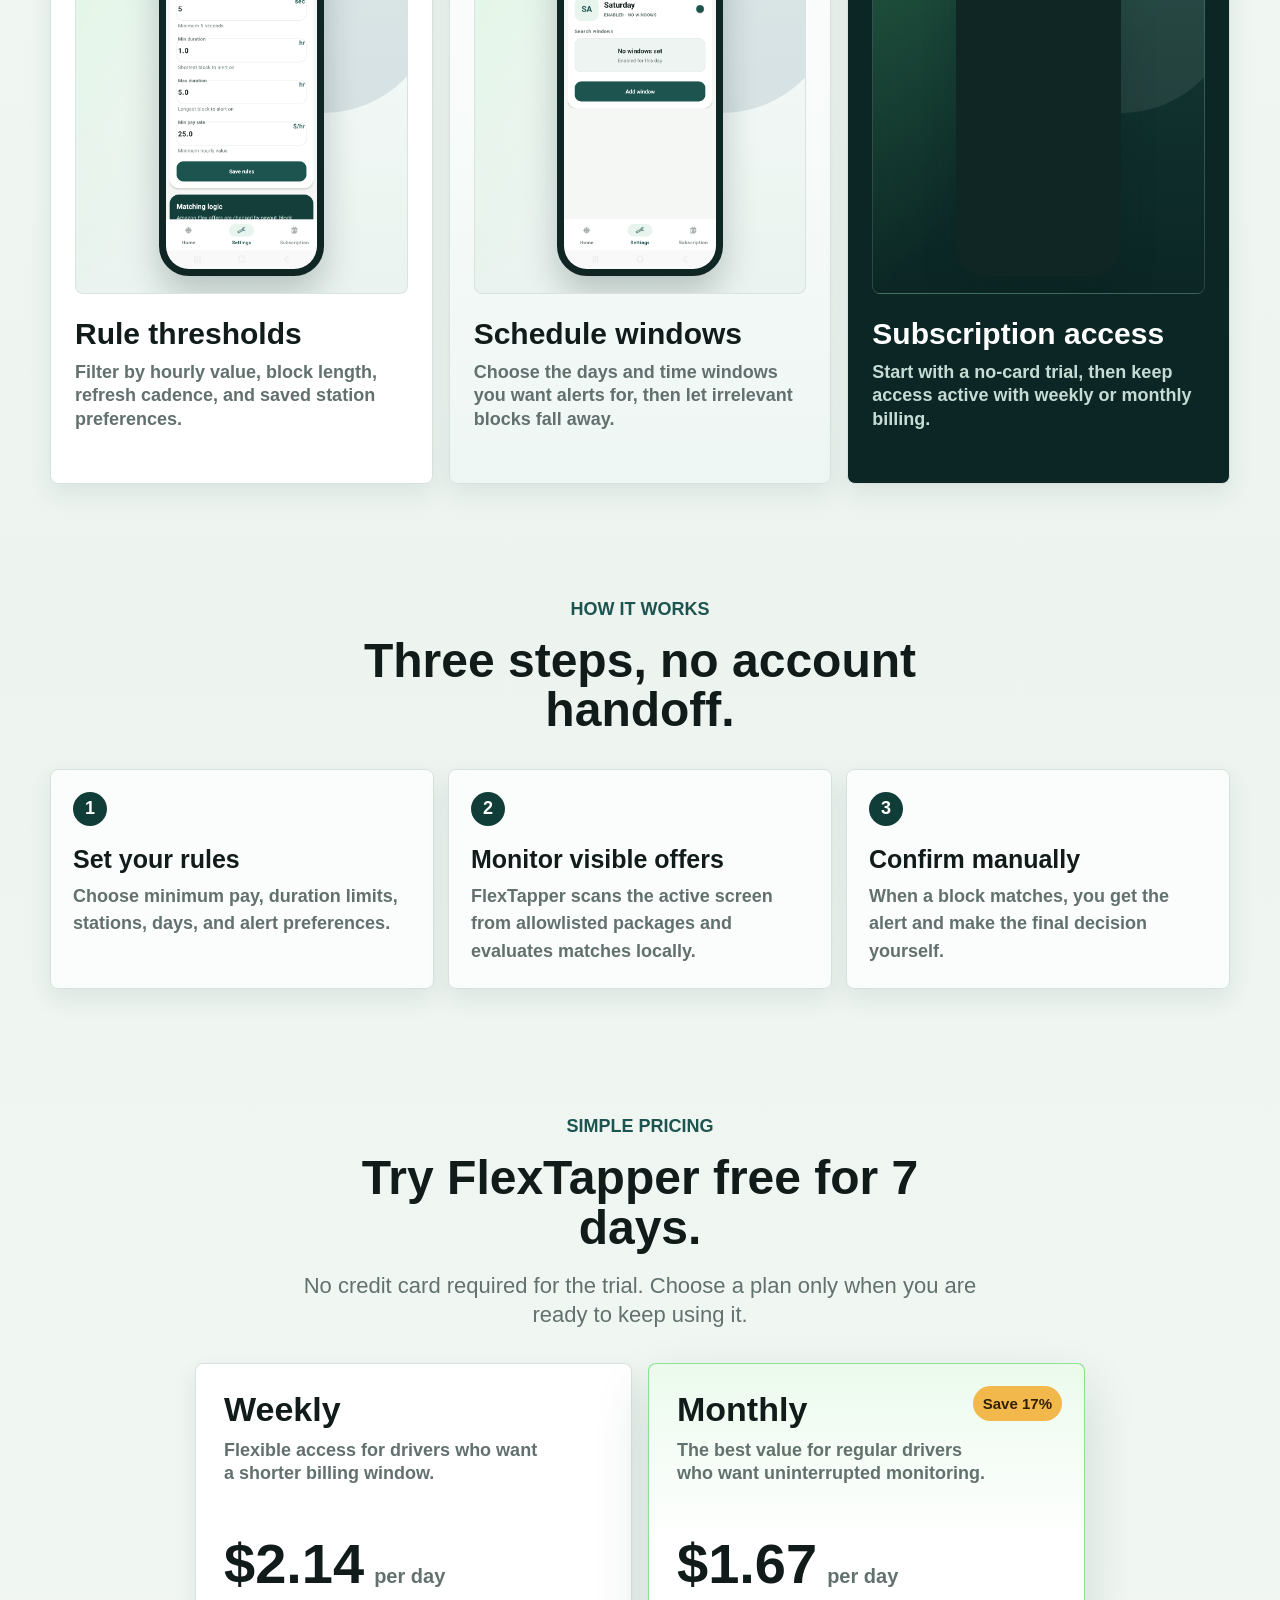
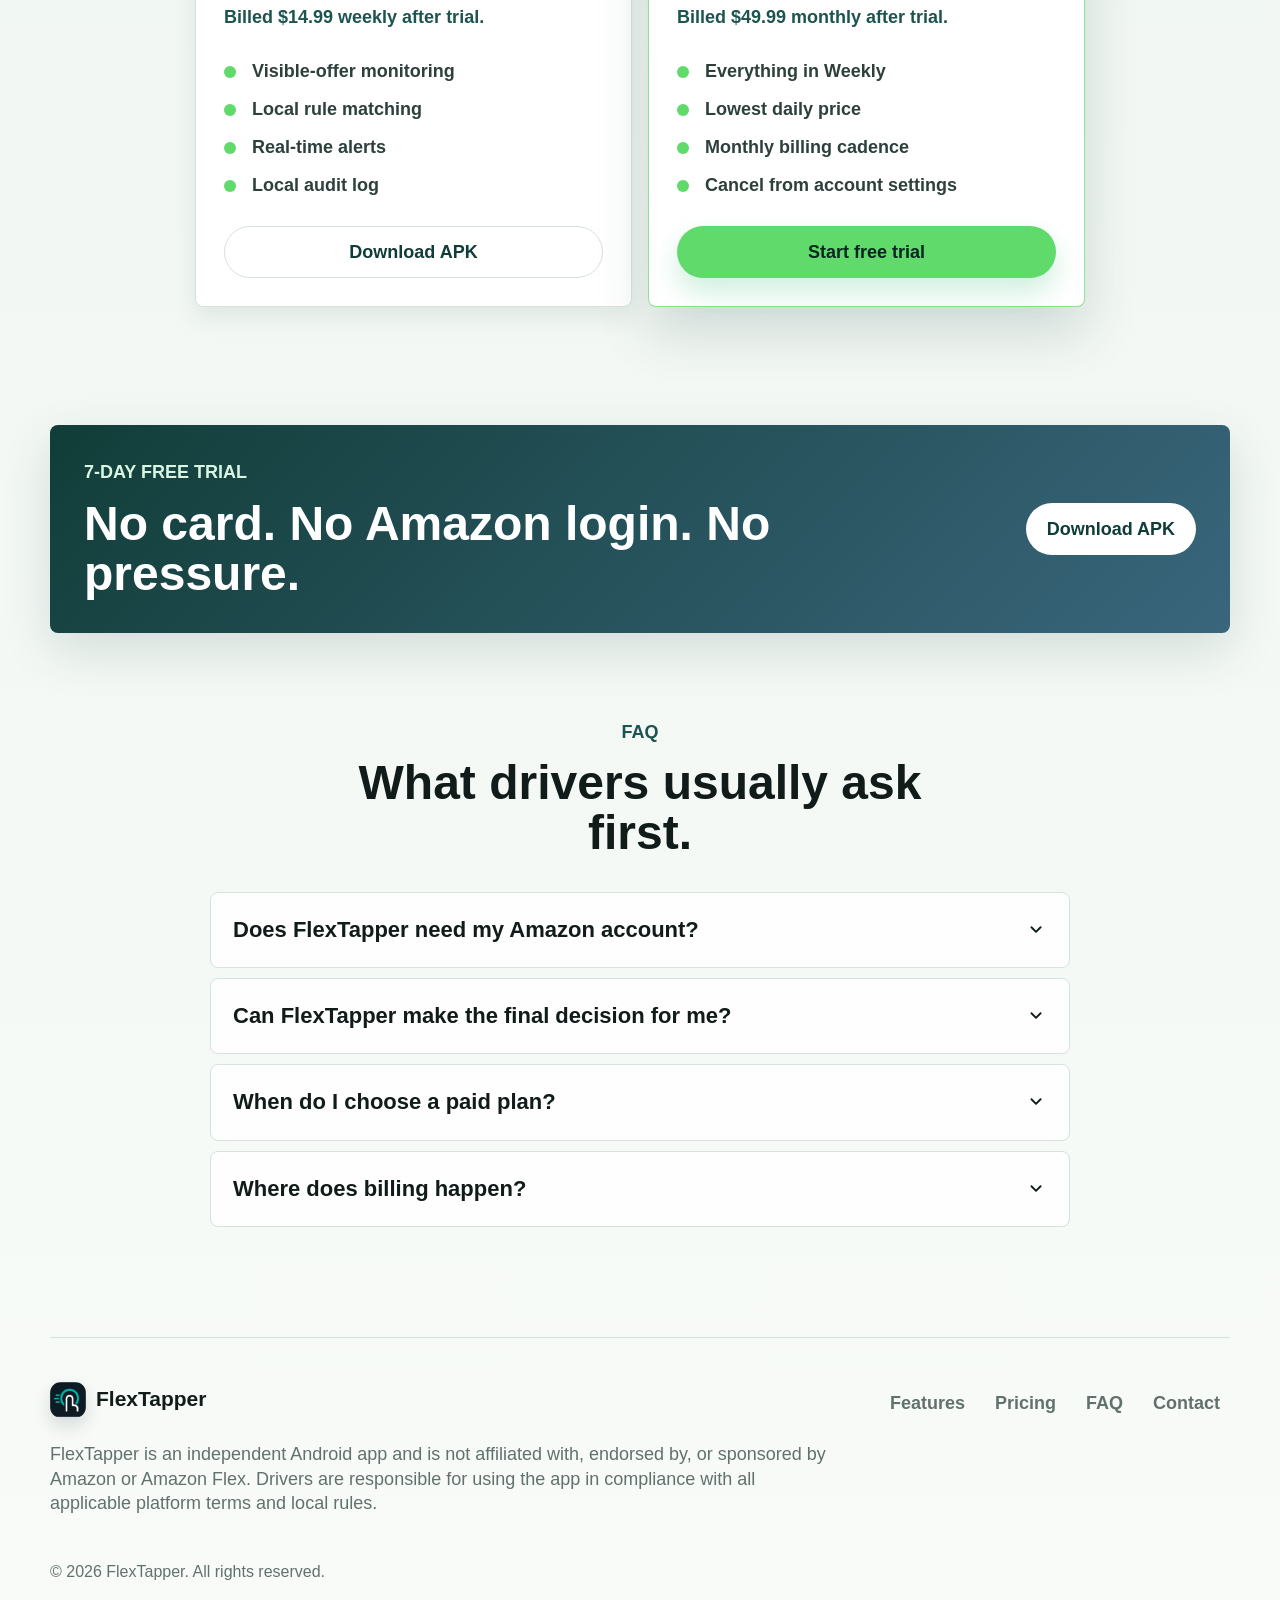
==== commit d6315414: "Setup firebase hosting" ====
--- a/index.html
+++ b/index.html
@@ -74,8 +74,8 @@
     <header class="site-header" data-header>
       <nav class="nav-shell" aria-label="Primary navigation">
         <a class="brand" href="#top" aria-label="FlexTapper home">
-          <img src="assets/icons/icon-192.png" width="40" height="40" alt="">
-          <span>FlexTapper</span>
+          <img src="assets/icons/app-icon.png" width="40" height="40" alt="">
+          <span><span class="wordmark-flex">Flex</span><span class="wordmark-tapper">Tapper</span></span>
         </a>
 
         <button class="nav-toggle" type="button" aria-label="Open menu" aria-expanded="false" aria-controls="nav-menu" data-nav-toggle>
@@ -104,7 +104,9 @@
             <span>7-day free trial</span>
             <strong>No credit card required</strong>
           </div>
-          <h1 id="hero-title">FlexTapper</h1>
+          <h1 id="hero-title" class="hero-title-wordmark">
+            <span class="wordmark-flex">Flex</span><span class="wordmark-tapper">Tapper</span>
+          </h1>
           <p class="hero-lede">
             A safer Android assistant for visible Amazon Flex offers. Set your filters, get real-time alerts, and manually confirm the blocks worth your time.
           </p>
@@ -381,7 +383,7 @@
     <footer class="site-footer">
       <div>
         <a class="brand footer-brand" href="#top" aria-label="FlexTapper home">
-          <img src="assets/icons/icon-192.png" width="36" height="36" alt="">
+          <img src="assets/icons/app-icon.png" width="36" height="36" alt="">
           <span>FlexTapper</span>
         </a>
         <p>
--- a/styles.css
+++ b/styles.css
@@ -162,6 +162,7 @@
 
 .nav-toggle {
   display: none;
+  place-content: center;
   width: 44px;
   height: 44px;
   border: 0;
@@ -172,6 +173,7 @@
 }
 
 .nav-toggle span {
+  display: block;
   width: 18px;
   height: 2px;
   margin: 4px auto;
@@ -237,7 +239,19 @@
   max-width: 720px;
   margin-top: 28px;
   font-size: 72px;
-  font-weight: 800;
+  font-weight: 750;
+}
+
+.hero-title-wordmark {
+  display: block;
+}
+
+.wordmark-flex {
+  color: #069e93;
+}
+
+.wordmark-tapper {
+  color: #113D38;
 }
 
 .hero-lede {
@@ -979,7 +993,7 @@
   }
 
   .nav-toggle {
-    display: block;
+    display: grid;
   }
 
   .nav-links {
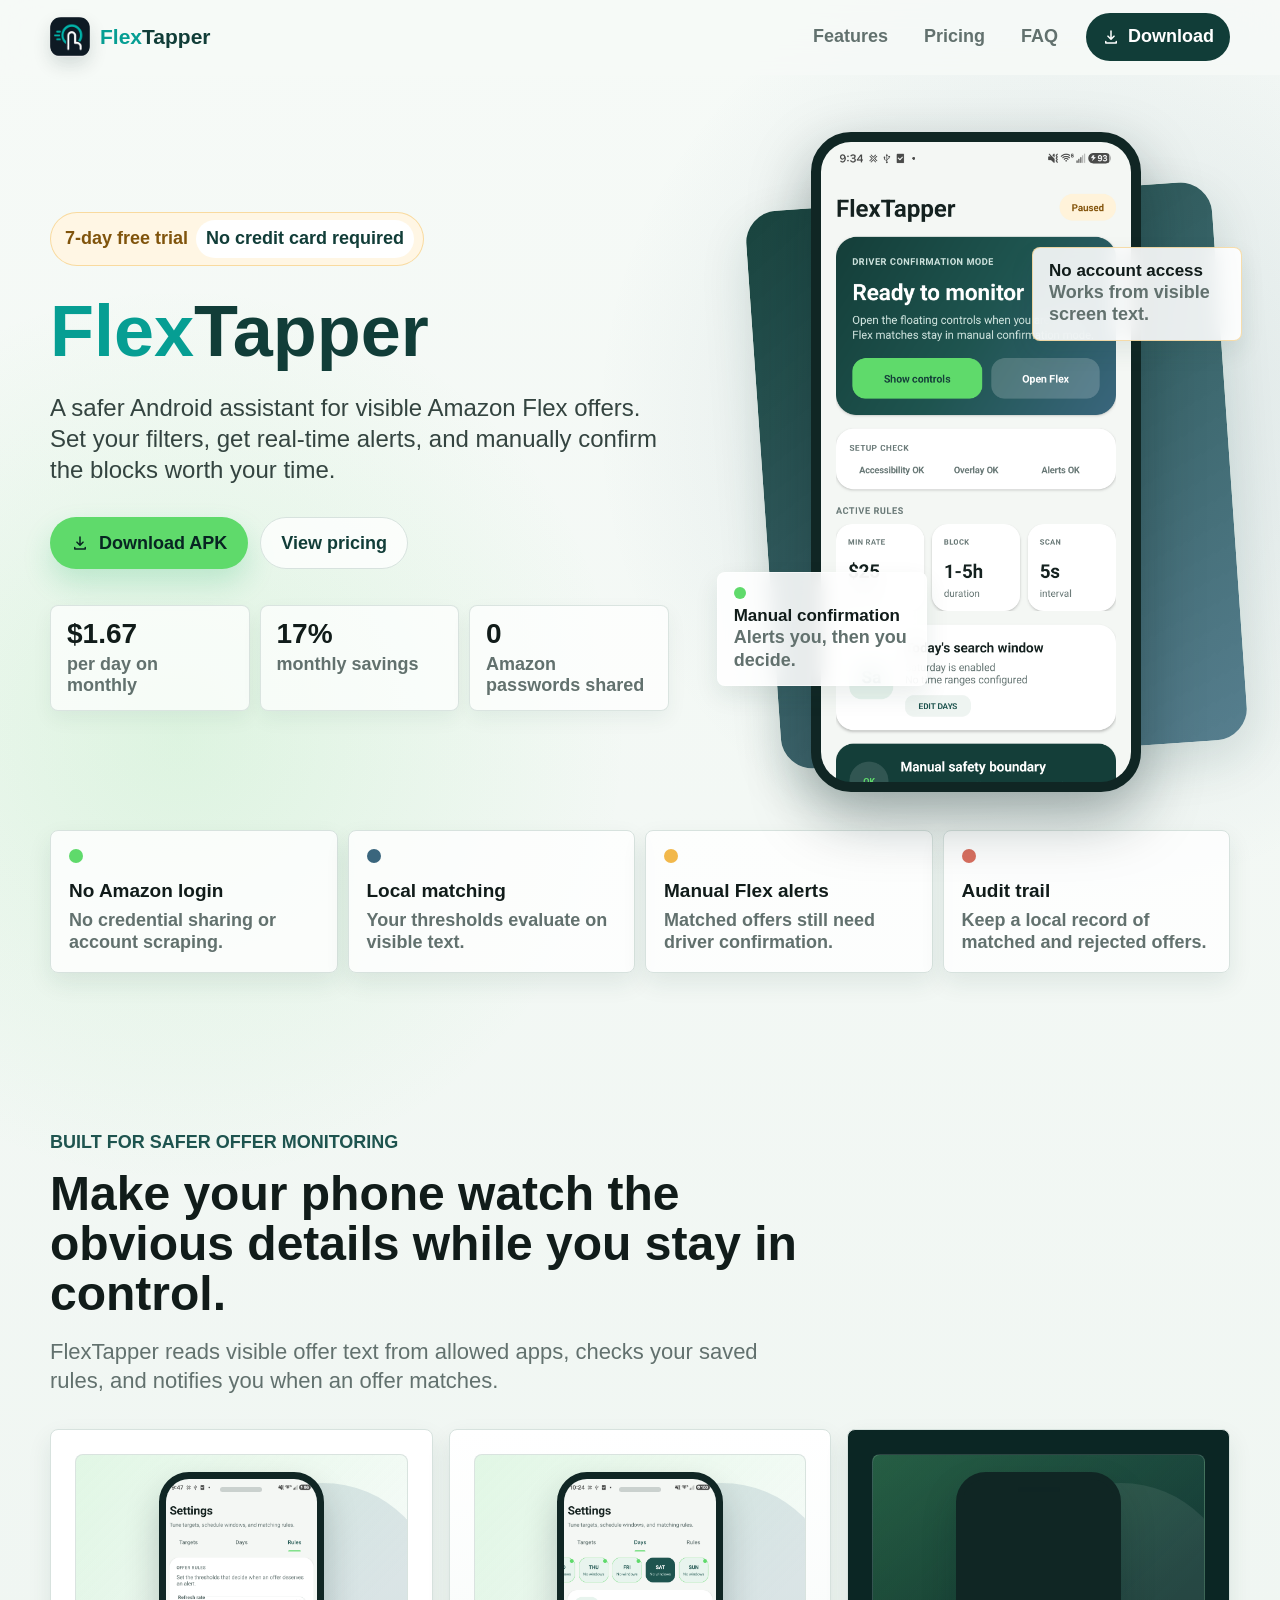
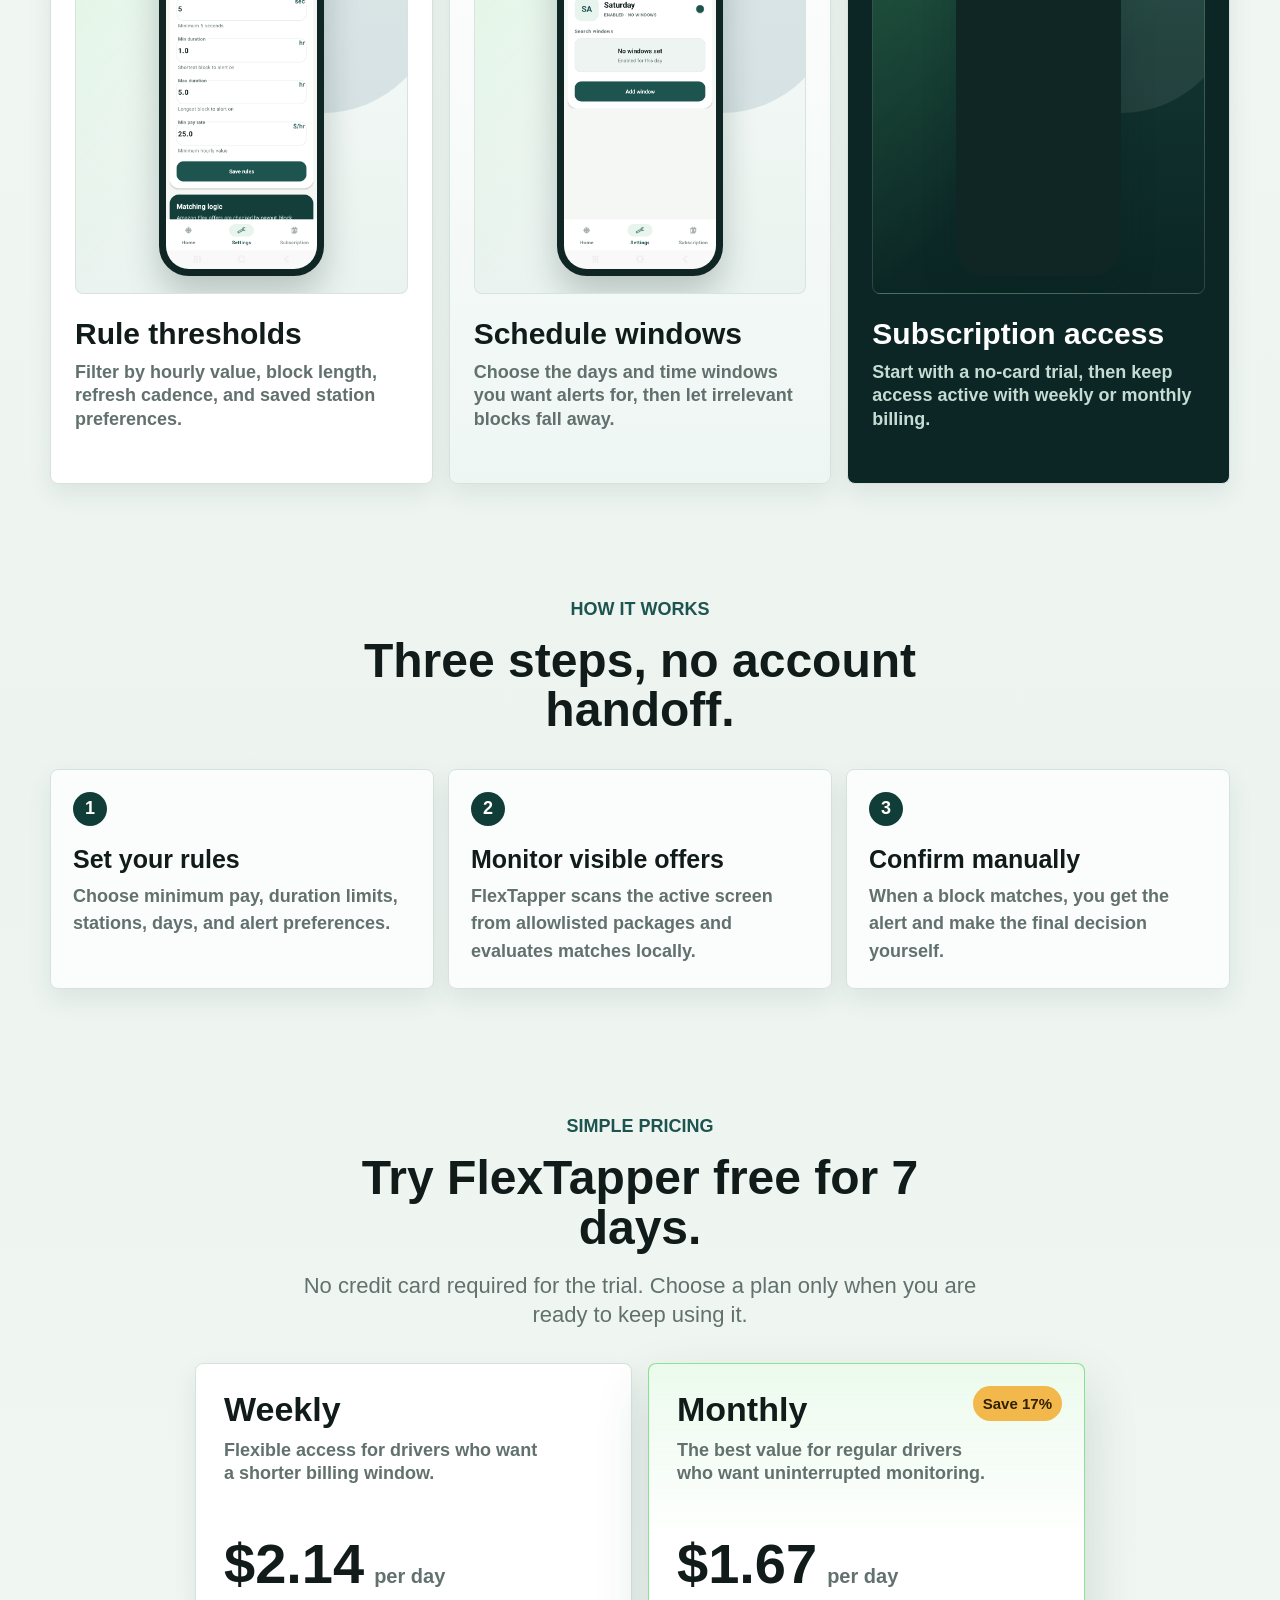
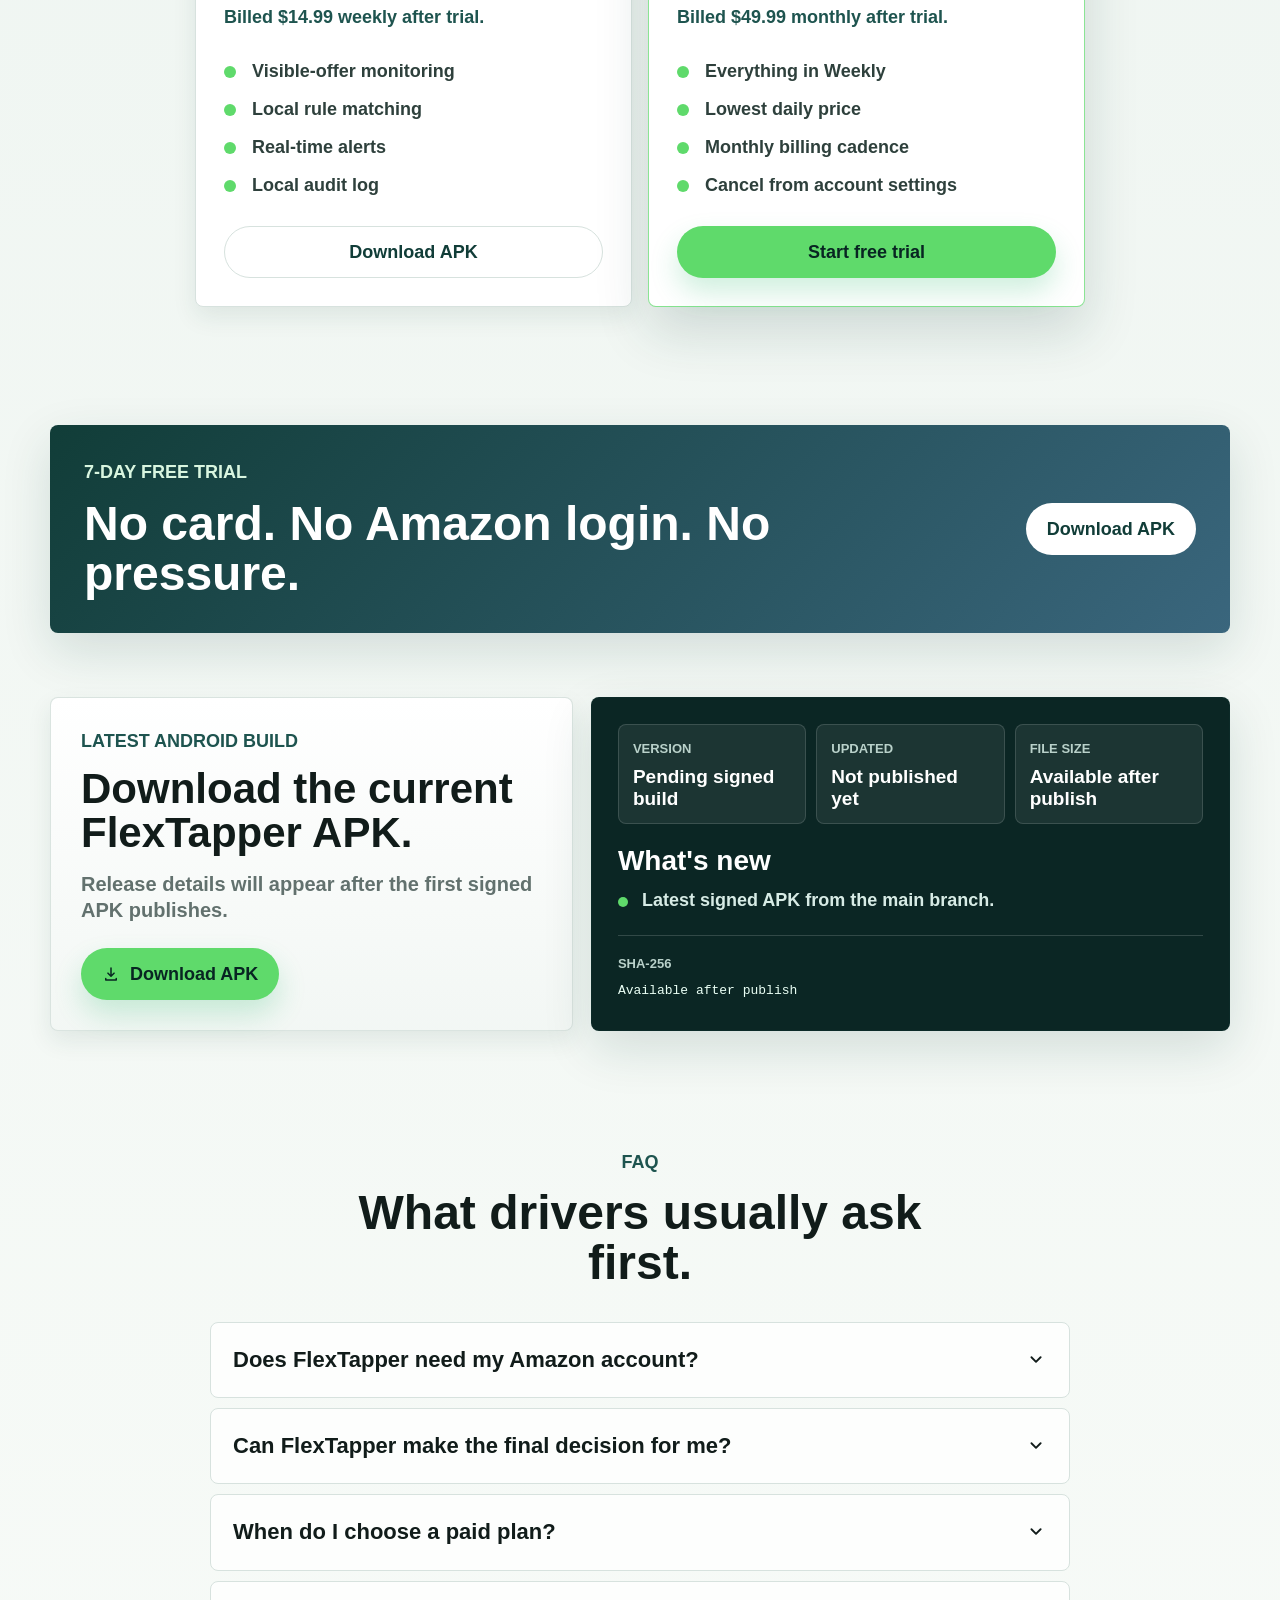
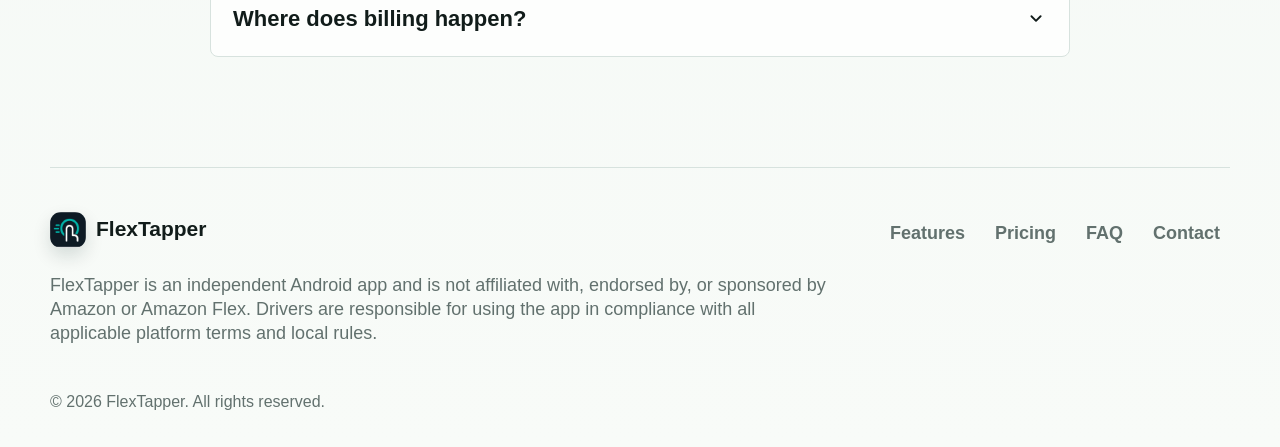
==== commit 1511526c: "Redeploy" ====
--- a/index.html
+++ b/index.html
@@ -9,7 +9,7 @@
       content="FlexTapper helps Amazon Flex drivers monitor visible offers, apply local rules, and get fast alerts for manual confirmation. Start with a 7-day free trial, no credit card required."
     >
     <meta name="robots" content="index,follow">
-    <link rel="canonical" href="https://flextapper.app/">
+    <link rel="canonical" href="https://flextapper.com/">
 
     <meta property="og:type" content="website">
     <meta property="og:site_name" content="FlexTapper">
@@ -18,8 +18,8 @@
       property="og:description"
       content="Local rule matching, real-time alerts, and manual driver confirmation for visible Amazon Flex offers."
     >
-    <meta property="og:url" content="https://flextapper.app/">
-    <meta property="og:image" content="https://flextapper.app/assets/images/social-card.png">
+    <meta property="og:url" content="https://flextapper.com/">
+    <meta property="og:image" content="https://flextapper.com/assets/images/social-card.png">
     <meta property="og:image:width" content="630">
     <meta property="og:image:height" content="630">
     <meta property="og:image:alt" content="FlexTapper app screens and pricing trial message">
@@ -29,7 +29,7 @@
       name="twitter:description"
       content="A 7-day free trial for safe visible-offer monitoring, local matching, and manual confirmation alerts."
     >
-    <meta name="twitter:image" content="https://flextapper.app/assets/images/social-card.png">
+    <meta name="twitter:image" content="https://flextapper.com/assets/images/social-card.png">
 
     <link rel="icon" type="image/png" sizes="32x32" href="assets/icons/favicon-32.png">
     <link rel="apple-touch-icon" href="assets/icons/apple-touch-icon.png">
@@ -47,8 +47,8 @@
         "applicationCategory": "BusinessApplication",
         "operatingSystem": "Android",
         "description": "FlexTapper helps Amazon Flex drivers monitor visible offers, apply local rules, and get fast alerts for manual confirmation.",
-        "url": "https://flextapper.app/",
-        "image": "https://flextapper.app/assets/images/social-card.png",
+        "url": "https://flextapper.com/",
+        "image": "https://flextapper.com/assets/images/social-card.png",
         "offers": [
           {
             "@type": "Offer",
@@ -322,6 +322,49 @@
         <a class="button button-light" href="downloads/FlexTapper.apk" data-apk-link data-cta="trial-band-download">Download APK</a>
       </section>
 
+      <section class="section release-section" id="download" aria-labelledby="download-title" data-release-panel>
+        <div class="release-shell">
+          <div class="release-copy">
+            <p class="eyebrow">Latest Android build</p>
+            <h2 id="download-title">Download the current FlexTapper APK.</h2>
+            <p data-release-status>Release details will appear here after the first signed build publishes.</p>
+            <a class="button button-primary" href="downloads/FlexTapper.apk" data-apk-link data-cta="release-download">
+              <svg aria-hidden="true" viewBox="0 0 24 24">
+                <path d="M12 3a1 1 0 0 1 1 1v8.6l2.3-2.3a1 1 0 1 1 1.4 1.4l-4 4a1 1 0 0 1-1.4 0l-4-4a1 1 0 1 1 1.4-1.4l2.3 2.3V4a1 1 0 0 1 1-1Zm-7 14a1 1 0 0 1 1 1v1h12v-1a1 1 0 1 1 2 0v2a1 1 0 0 1-1 1H5a1 1 0 0 1-1-1v-2a1 1 0 0 1 1-1Z"/>
+              </svg>
+              Download APK
+            </a>
+          </div>
+
+          <div class="release-card" aria-label="Current APK details">
+            <dl class="release-meta">
+              <div>
+                <dt>Version</dt>
+                <dd data-release-version>Pending signed build</dd>
+              </div>
+              <div>
+                <dt>Updated</dt>
+                <dd data-release-updated>Not published yet</dd>
+              </div>
+              <div>
+                <dt>File size</dt>
+                <dd data-release-size>Available after publish</dd>
+              </div>
+            </dl>
+            <div class="release-notes">
+              <h3>What's new</h3>
+              <ul data-release-notes>
+                <li>Latest signed APK from the main branch.</li>
+              </ul>
+            </div>
+            <div class="release-checksum">
+              <span>SHA-256</span>
+              <code data-release-checksum>Available after publish</code>
+            </div>
+          </div>
+        </div>
+      </section>
+
       <section class="section faq" id="faq" aria-labelledby="faq-title">
         <div class="section-heading compact">
           <p class="eyebrow">FAQ</p>
@@ -395,7 +438,7 @@
         <a href="#features">Features</a>
         <a href="#pricing">Pricing</a>
         <a href="#faq">FAQ</a>
-        <a href="mailto:support@flextapper.app" data-contact-link>Contact</a>
+        <a href="mailto:support@flextapper.com" data-contact-link>Contact</a>
       </div>
       <p class="copyright">&copy; <span data-current-year>2026</span> FlexTapper. All rights reserved.</p>
     </footer>
--- a/styles.css
+++ b/styles.css
@@ -822,6 +822,138 @@
   max-width: 700px;
 }
 
+.release-section {
+  padding-top: 64px;
+  padding-bottom: 32px;
+}
+
+.release-shell {
+  display: grid;
+  grid-template-columns: minmax(0, 0.9fr) minmax(380px, 1.1fr);
+  gap: 18px;
+  align-items: stretch;
+}
+
+.release-copy {
+  border: 1px solid rgba(215, 226, 222, 0.92);
+  border-radius: var(--radius-card);
+  background:
+    linear-gradient(180deg, rgba(255, 255, 255, 0.9), rgba(241, 246, 243, 0.9)),
+    var(--surface-strong);
+  padding: 30px;
+  box-shadow: var(--shadow-soft);
+}
+
+.release-copy h2 {
+  font-size: 42px;
+  font-weight: 780;
+}
+
+.release-copy p:not(.eyebrow) {
+  margin: 16px 0 24px;
+  color: var(--muted);
+  font-size: 20px;
+  line-height: 1.32;
+  font-weight: 650;
+}
+
+.release-card {
+  border: 1px solid rgba(17, 61, 56, 0.2);
+  border-radius: var(--radius-card);
+  background: var(--primary-deep);
+  color: white;
+  padding: 26px;
+  box-shadow: var(--shadow);
+}
+
+.release-meta {
+  display: grid;
+  grid-template-columns: repeat(3, minmax(0, 1fr));
+  gap: 10px;
+  margin: 0;
+}
+
+.release-meta div {
+  border: 1px solid rgba(255, 255, 255, 0.14);
+  border-radius: var(--radius-card);
+  background: rgba(255, 255, 255, 0.07);
+  padding: 14px;
+}
+
+.release-meta dt,
+.release-checksum span {
+  color: #b9d1ca;
+  font-size: 13px;
+  font-weight: 800;
+  text-transform: uppercase;
+  letter-spacing: 0;
+}
+
+.release-meta dd {
+  margin: 7px 0 0;
+  font-family: var(--font-display);
+  font-size: 19px;
+  font-weight: 760;
+  line-height: 1.15;
+  overflow-wrap: anywhere;
+}
+
+.release-notes {
+  margin-top: 22px;
+}
+
+.release-notes h3 {
+  font-size: 28px;
+  font-weight: 760;
+}
+
+.release-notes ul {
+  display: grid;
+  gap: 9px;
+  margin: 14px 0 0;
+  padding: 0;
+  list-style: none;
+}
+
+.release-notes li {
+  position: relative;
+  padding-left: 24px;
+  color: #d7ebe5;
+  font-weight: 650;
+  line-height: 1.32;
+}
+
+.release-notes li::before {
+  content: "";
+  position: absolute;
+  left: 0;
+  top: 8px;
+  width: 10px;
+  height: 10px;
+  border-radius: 50%;
+  background: var(--accent);
+}
+
+.release-checksum {
+  margin-top: 22px;
+  border-top: 1px solid rgba(255, 255, 255, 0.16);
+  padding-top: 18px;
+}
+
+.release-checksum span,
+.release-checksum code {
+  display: block;
+}
+
+.release-checksum code {
+  margin-top: 8px;
+  color: #eafff5;
+  font-family: "SFMono-Regular", Consolas, "Liberation Mono", monospace;
+  font-size: 13px;
+  line-height: 1.35;
+  overflow-wrap: anywhere;
+}
+
 .faq {
   padding-top: 86px;
 }
@@ -967,6 +1099,10 @@
   .pricing-grid {
     grid-template-columns: 1fr;
     max-width: 610px;
+  }
+
+  .release-shell {
+    grid-template-columns: 1fr;
   }
 
   .site-footer {
@@ -1109,6 +1245,23 @@
     font-size: 37px;
   }
 
+  .release-copy,
+  .release-card {
+    padding: 22px;
+  }
+
+  .release-copy h2 {
+    font-size: 34px;
+  }
+
+  .release-copy .button {
+    width: 100%;
+  }
+
+  .release-meta {
+    grid-template-columns: 1fr;
+  }
+
   .section-heading p:not(.eyebrow) {
     font-size: 19px;
   }
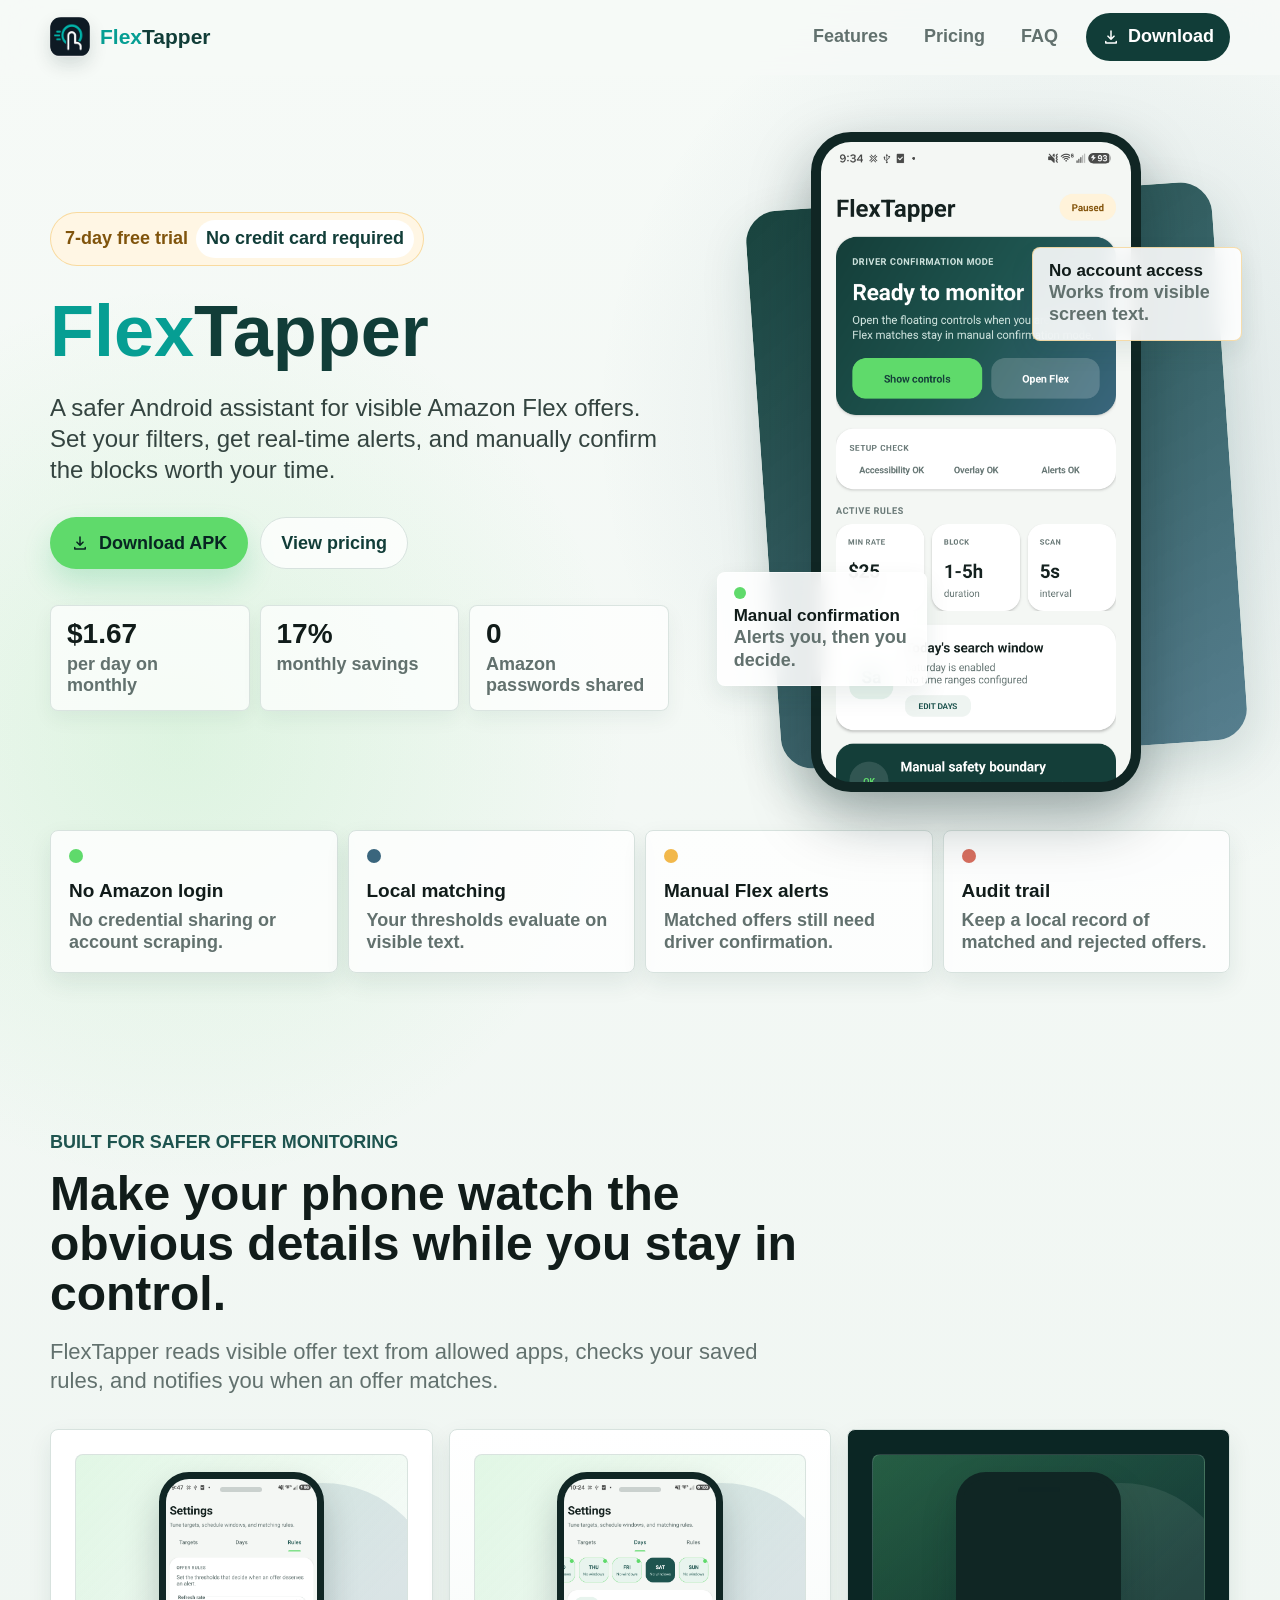
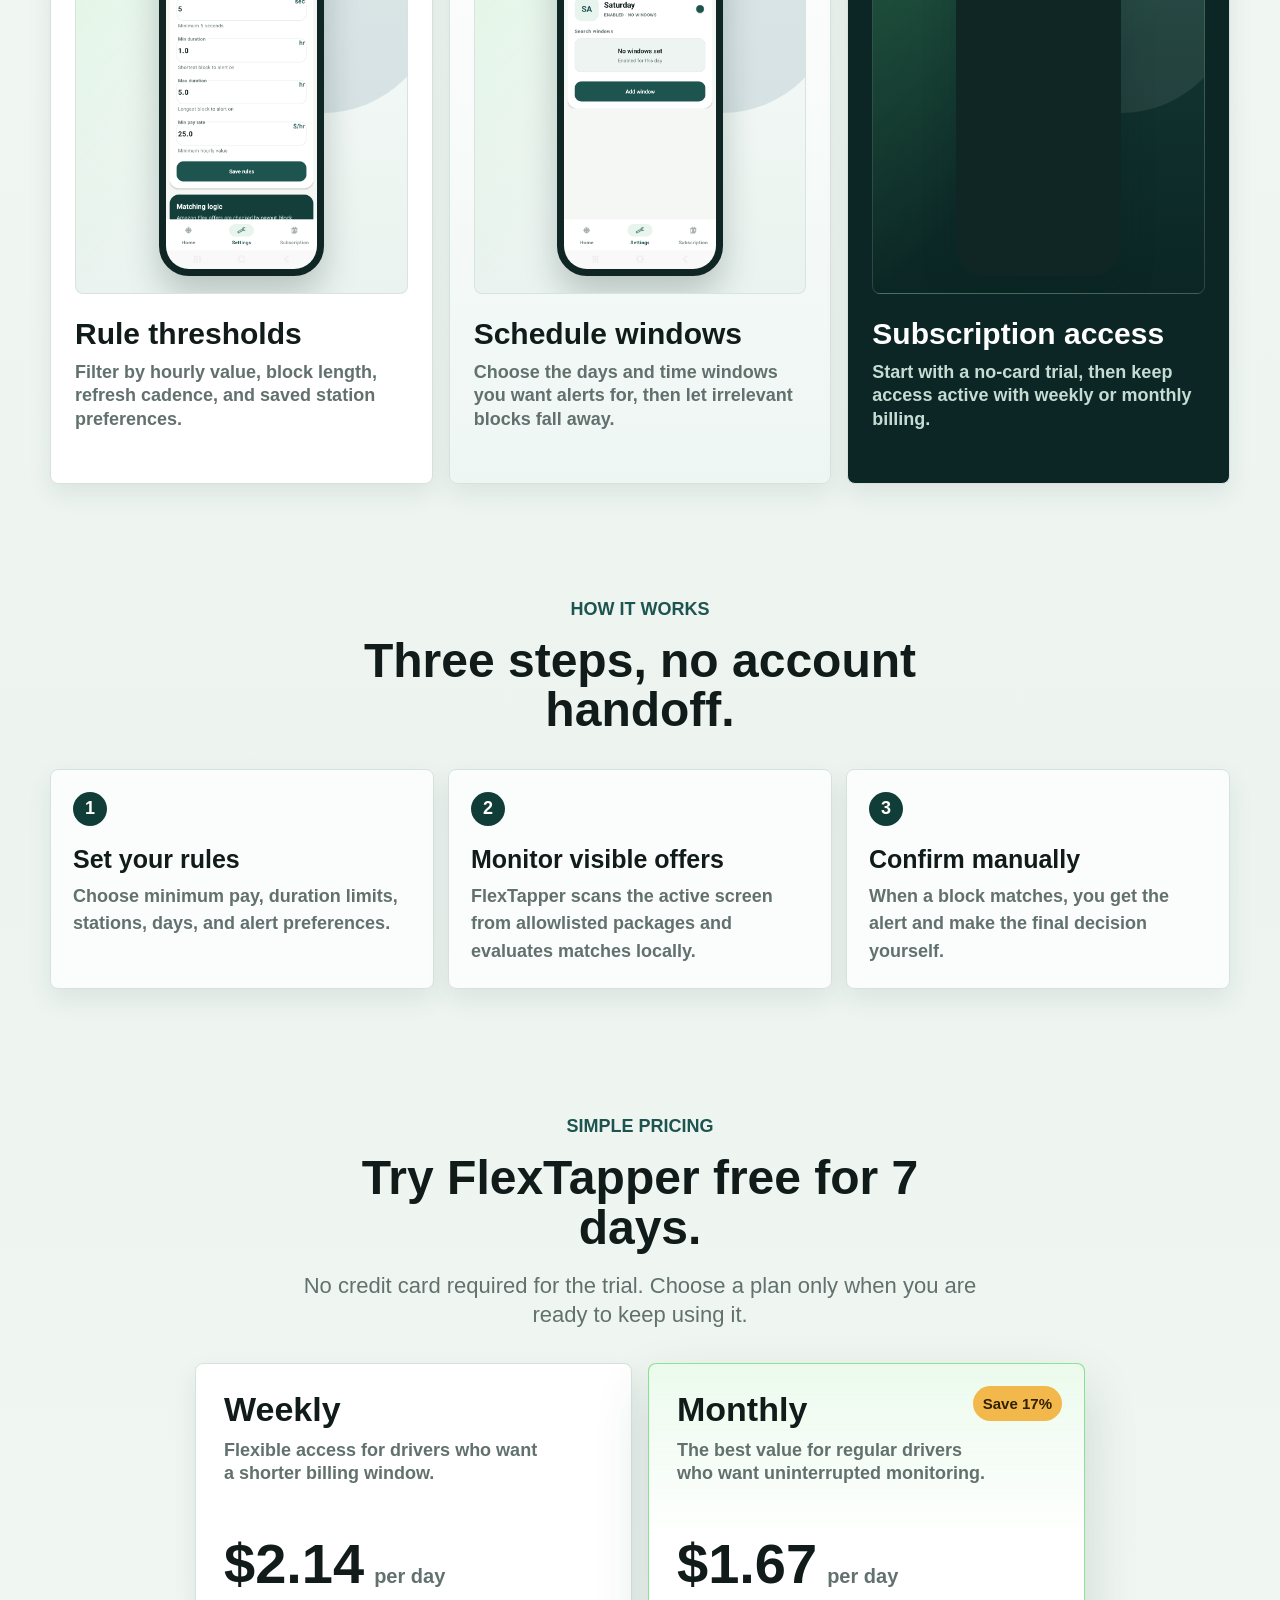
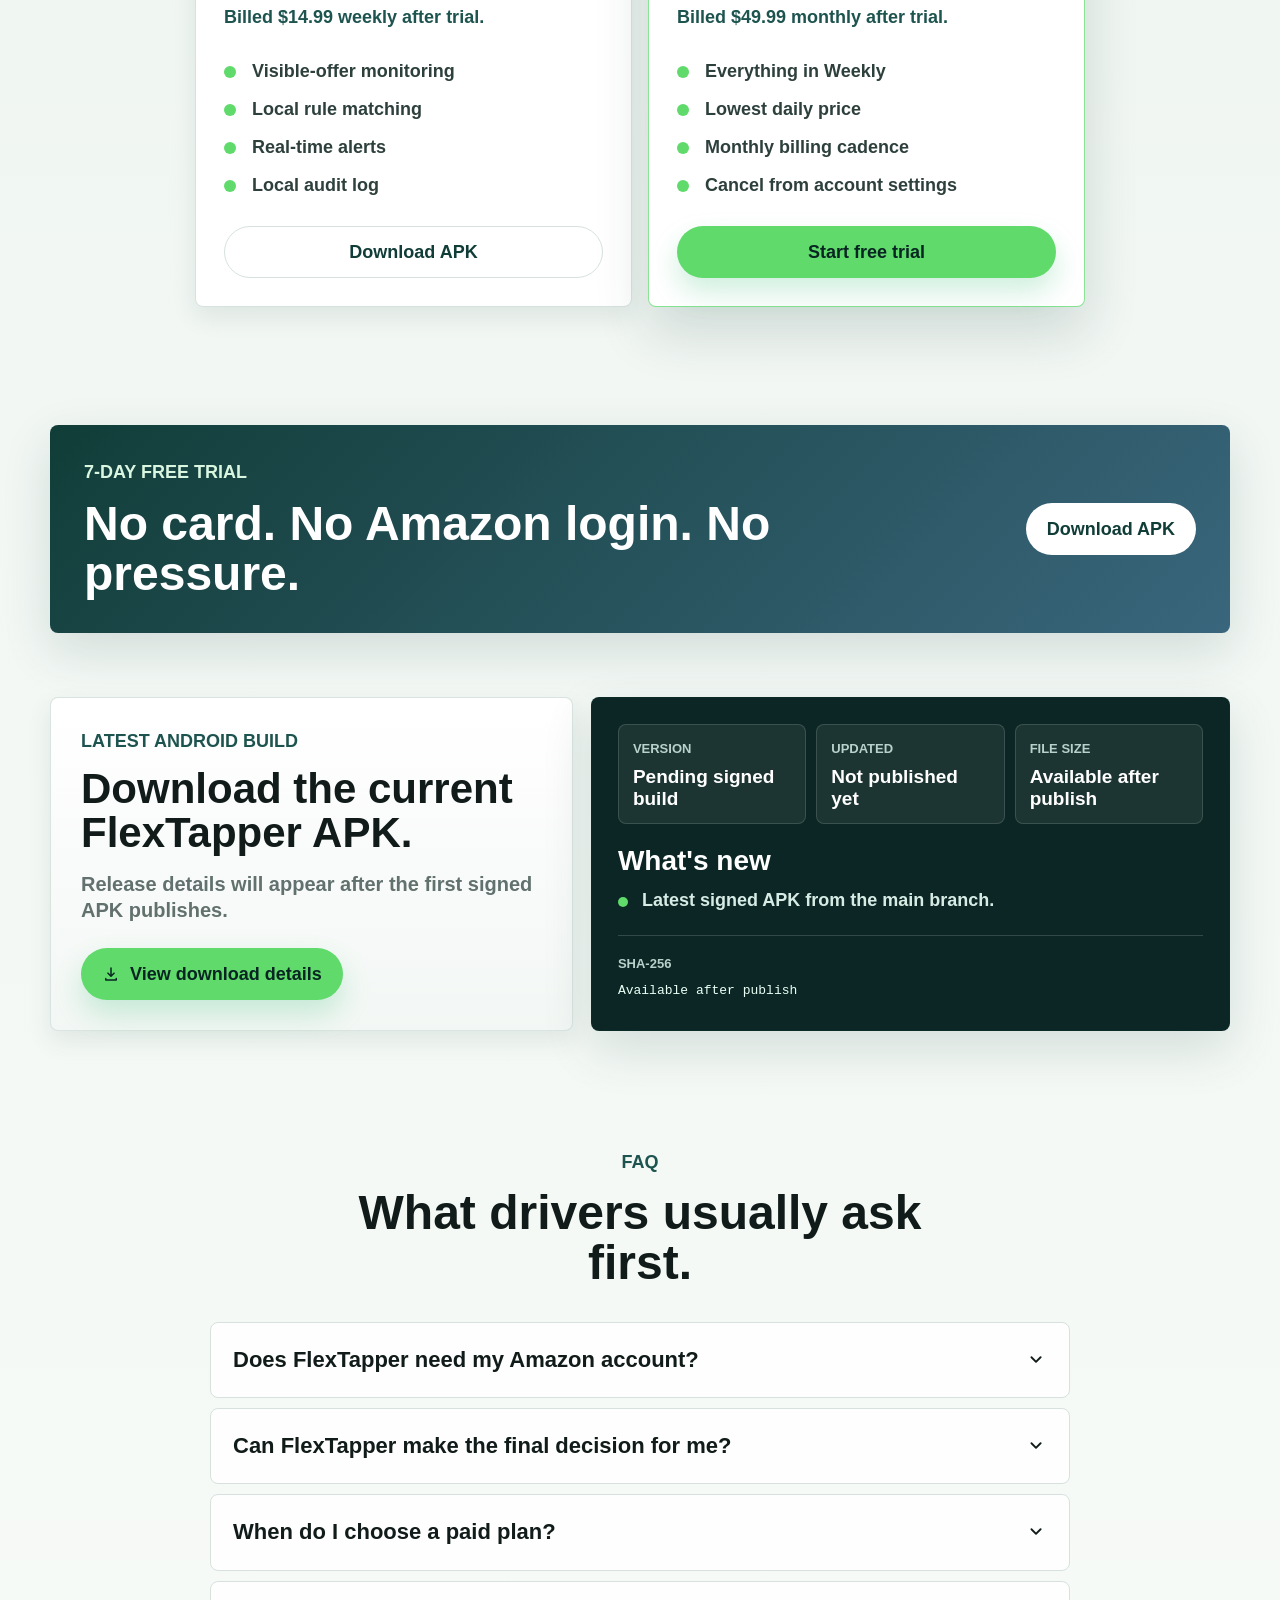
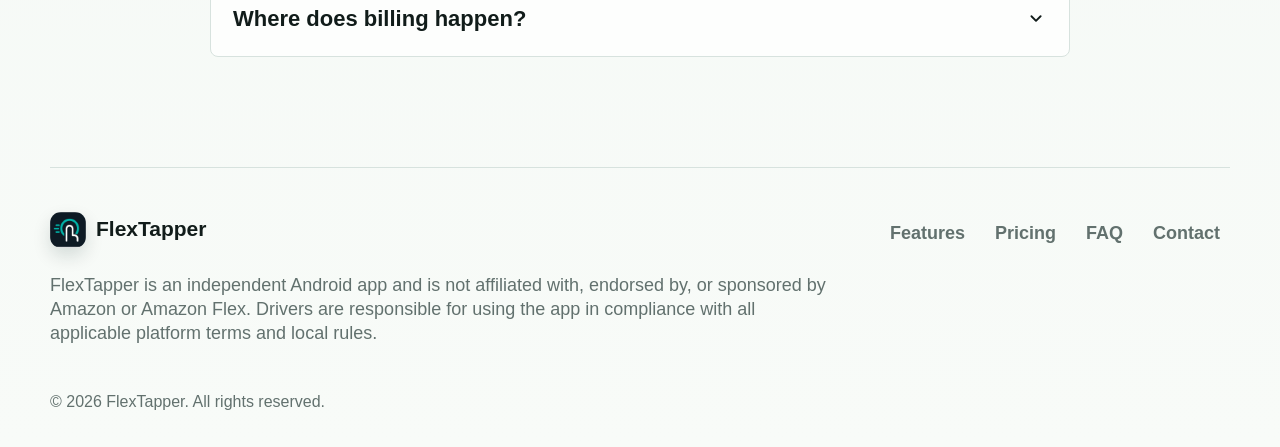
==== commit ad358bb9: "Add download page" ====
--- a/index.html
+++ b/index.html
@@ -87,7 +87,7 @@
           <a href="#features">Features</a>
           <a href="#pricing">Pricing</a>
           <a href="#faq">FAQ</a>
-          <a class="nav-download" href="downloads/FlexTapper.apk" data-apk-link data-cta="nav-download">
+          <a class="nav-download" href="/download" data-download-page-link data-cta="nav-download">
             <svg aria-hidden="true" viewBox="0 0 24 24">
               <path d="M12 3a1 1 0 0 1 1 1v8.6l2.3-2.3a1 1 0 1 1 1.4 1.4l-4 4a1 1 0 0 1-1.4 0l-4-4a1 1 0 1 1 1.4-1.4l2.3 2.3V4a1 1 0 0 1 1-1Zm-7 14a1 1 0 0 1 1 1v1h12v-1a1 1 0 1 1 2 0v2a1 1 0 0 1-1 1H5a1 1 0 0 1-1-1v-2a1 1 0 0 1 1-1Z"/>
             </svg>
@@ -111,7 +111,7 @@
             A safer Android assistant for visible Amazon Flex offers. Set your filters, get real-time alerts, and manually confirm the blocks worth your time.
           </p>
           <div class="hero-actions">
-            <a class="button button-primary" href="downloads/FlexTapper.apk" data-apk-link data-cta="hero-download">
+            <a class="button button-primary" href="/download" data-download-page-link data-cta="hero-download">
               <svg aria-hidden="true" viewBox="0 0 24 24">
                 <path d="M12 3a1 1 0 0 1 1 1v8.6l2.3-2.3a1 1 0 1 1 1.4 1.4l-4 4a1 1 0 0 1-1.4 0l-4-4a1 1 0 1 1 1.4-1.4l2.3 2.3V4a1 1 0 0 1 1-1Zm-7 14a1 1 0 0 1 1 1v1h12v-1a1 1 0 1 1 2 0v2a1 1 0 0 1-1 1H5a1 1 0 0 1-1-1v-2a1 1 0 0 1 1-1Z"/>
               </svg>
@@ -289,7 +289,7 @@
               <li>Real-time alerts</li>
               <li>Local audit log</li>
             </ul>
-            <a class="button button-secondary full" href="downloads/FlexTapper.apk" data-apk-link data-cta="weekly-download">Download APK</a>
+            <a class="button button-secondary full" href="/download" data-download-page-link data-cta="weekly-download">Download APK</a>
           </article>
 
           <article class="price-card featured-price">
@@ -309,7 +309,7 @@
               <li>Monthly billing cadence</li>
               <li>Cancel from account settings</li>
             </ul>
-            <a class="button button-primary full" href="downloads/FlexTapper.apk" data-apk-link data-cta="monthly-download">Start free trial</a>
+            <a class="button button-primary full" href="/download" data-download-page-link data-cta="monthly-download">Start free trial</a>
           </article>
         </div>
       </section>
@@ -319,7 +319,7 @@
           <p class="eyebrow">7-day free trial</p>
           <h2>No card. No Amazon login. No pressure.</h2>
         </div>
-        <a class="button button-light" href="downloads/FlexTapper.apk" data-apk-link data-cta="trial-band-download">Download APK</a>
+        <a class="button button-light" href="/download" data-download-page-link data-cta="trial-band-download">Download APK</a>
       </section>
 
       <section class="section release-section" id="download" aria-labelledby="download-title" data-release-panel>
@@ -328,11 +328,11 @@
             <p class="eyebrow">Latest Android build</p>
             <h2 id="download-title">Download the current FlexTapper APK.</h2>
             <p data-release-status>Release details will appear here after the first signed build publishes.</p>
-            <a class="button button-primary" href="downloads/FlexTapper.apk" data-apk-link data-cta="release-download">
+            <a class="button button-primary" href="/download" data-download-page-link data-cta="release-download">
               <svg aria-hidden="true" viewBox="0 0 24 24">
                 <path d="M12 3a1 1 0 0 1 1 1v8.6l2.3-2.3a1 1 0 1 1 1.4 1.4l-4 4a1 1 0 0 1-1.4 0l-4-4a1 1 0 1 1 1.4-1.4l2.3 2.3V4a1 1 0 0 1 1-1Zm-7 14a1 1 0 0 1 1 1v1h12v-1a1 1 0 1 1 2 0v2a1 1 0 0 1-1 1H5a1 1 0 0 1-1-1v-2a1 1 0 0 1 1-1Z"/>
               </svg>
-              Download APK
+              View download details
             </a>
           </div>
 
--- a/styles.css
+++ b/styles.css
@@ -902,6 +902,7 @@
   margin-top: 22px;
 }
 
+.release-notes h2,
 .release-notes h3 {
   font-size: 28px;
   font-weight: 760;
@@ -952,6 +953,102 @@
   font-size: 13px;
   line-height: 1.35;
   overflow-wrap: anywhere;
+}
+
+.download-page {
+  min-height: 100vh;
+}
+
+.download-main {
+  width: min(100% - 40px, var(--max-width));
+  margin: 0 auto;
+}
+
+.download-hero {
+  min-height: calc(100vh - 74px);
+  display: grid;
+  grid-template-columns: minmax(0, 0.95fr) minmax(420px, 1.05fr);
+  gap: 20px;
+  align-items: center;
+  padding: 62px 0 42px;
+}
+
+.download-copy {
+  border: 1px solid rgba(215, 226, 222, 0.92);
+  border-radius: var(--radius-card);
+  background:
+    linear-gradient(180deg, rgba(255, 255, 255, 0.92), rgba(241, 246, 243, 0.9)),
+    var(--surface-strong);
+  padding: 34px;
+  box-shadow: var(--shadow-soft);
+}
+
+.download-copy h1 {
+  margin-top: 0;
+  font-size: 54px;
+}
+
+.download-copy p:not(.eyebrow) {
+  margin: 20px 0 0;
+  color: var(--muted);
+  font-size: 22px;
+  font-weight: 650;
+  line-height: 1.32;
+}
+
+.download-actions {
+  display: flex;
+  flex-wrap: wrap;
+  gap: 12px;
+  margin-top: 28px;
+}
+
+.release-card-download {
+  min-height: 520px;
+  align-self: stretch;
+  display: flex;
+  flex-direction: column;
+  justify-content: center;
+}
+
+.release-card-download .release-meta {
+  grid-template-columns: repeat(2, minmax(0, 1fr));
+}
+
+.download-support {
+  display: grid;
+  grid-template-columns: minmax(0, 1fr);
+  gap: 12px;
+  max-width: 720px;
+  margin: 0 auto;
+  padding: 8px 0 72px;
+}
+
+.download-support article {
+  border: 1px solid var(--line);
+  border-radius: var(--radius-card);
+  background: rgba(255, 255, 255, 0.82);
+  padding: 22px;
+  box-shadow: var(--shadow-soft);
+}
+
+.download-support h2 {
+  font-size: 25px;
+  font-weight: 760;
+}
+
+.download-support p {
+  margin: 12px 0 0;
+  color: var(--muted);
+  font-weight: 650;
+  line-height: 1.35;
+}
+
+.download-support a {
+  color: var(--primary-dark);
+  font-weight: 800;
+  text-decoration: underline;
+  text-underline-offset: 3px;
 }
 
 .faq {
@@ -1105,6 +1202,15 @@
     grid-template-columns: 1fr;
   }
 
+  .download-hero {
+    min-height: 0;
+    grid-template-columns: 1fr;
+  }
+
+  .download-support {
+    grid-template-columns: 1fr;
+  }
+
   .site-footer {
     grid-template-columns: 1fr;
   }
@@ -1124,6 +1230,7 @@
   .trust-strip,
   .section,
   .trial-band,
+  .download-main,
   .site-footer {
     width: min(100% - 28px, var(--max-width));
   }
@@ -1246,8 +1353,25 @@
   }
 
   .release-copy,
-  .release-card {
+  .release-card,
+  .download-copy {
     padding: 22px;
+  }
+
+  .download-copy h1 {
+    font-size: 38px;
+  }
+
+  .download-copy p:not(.eyebrow) {
+    font-size: 19px;
+  }
+
+  .download-actions .button {
+    width: 100%;
+  }
+
+  .release-card-download {
+    min-height: 0;
   }
 
   .release-copy h2 {
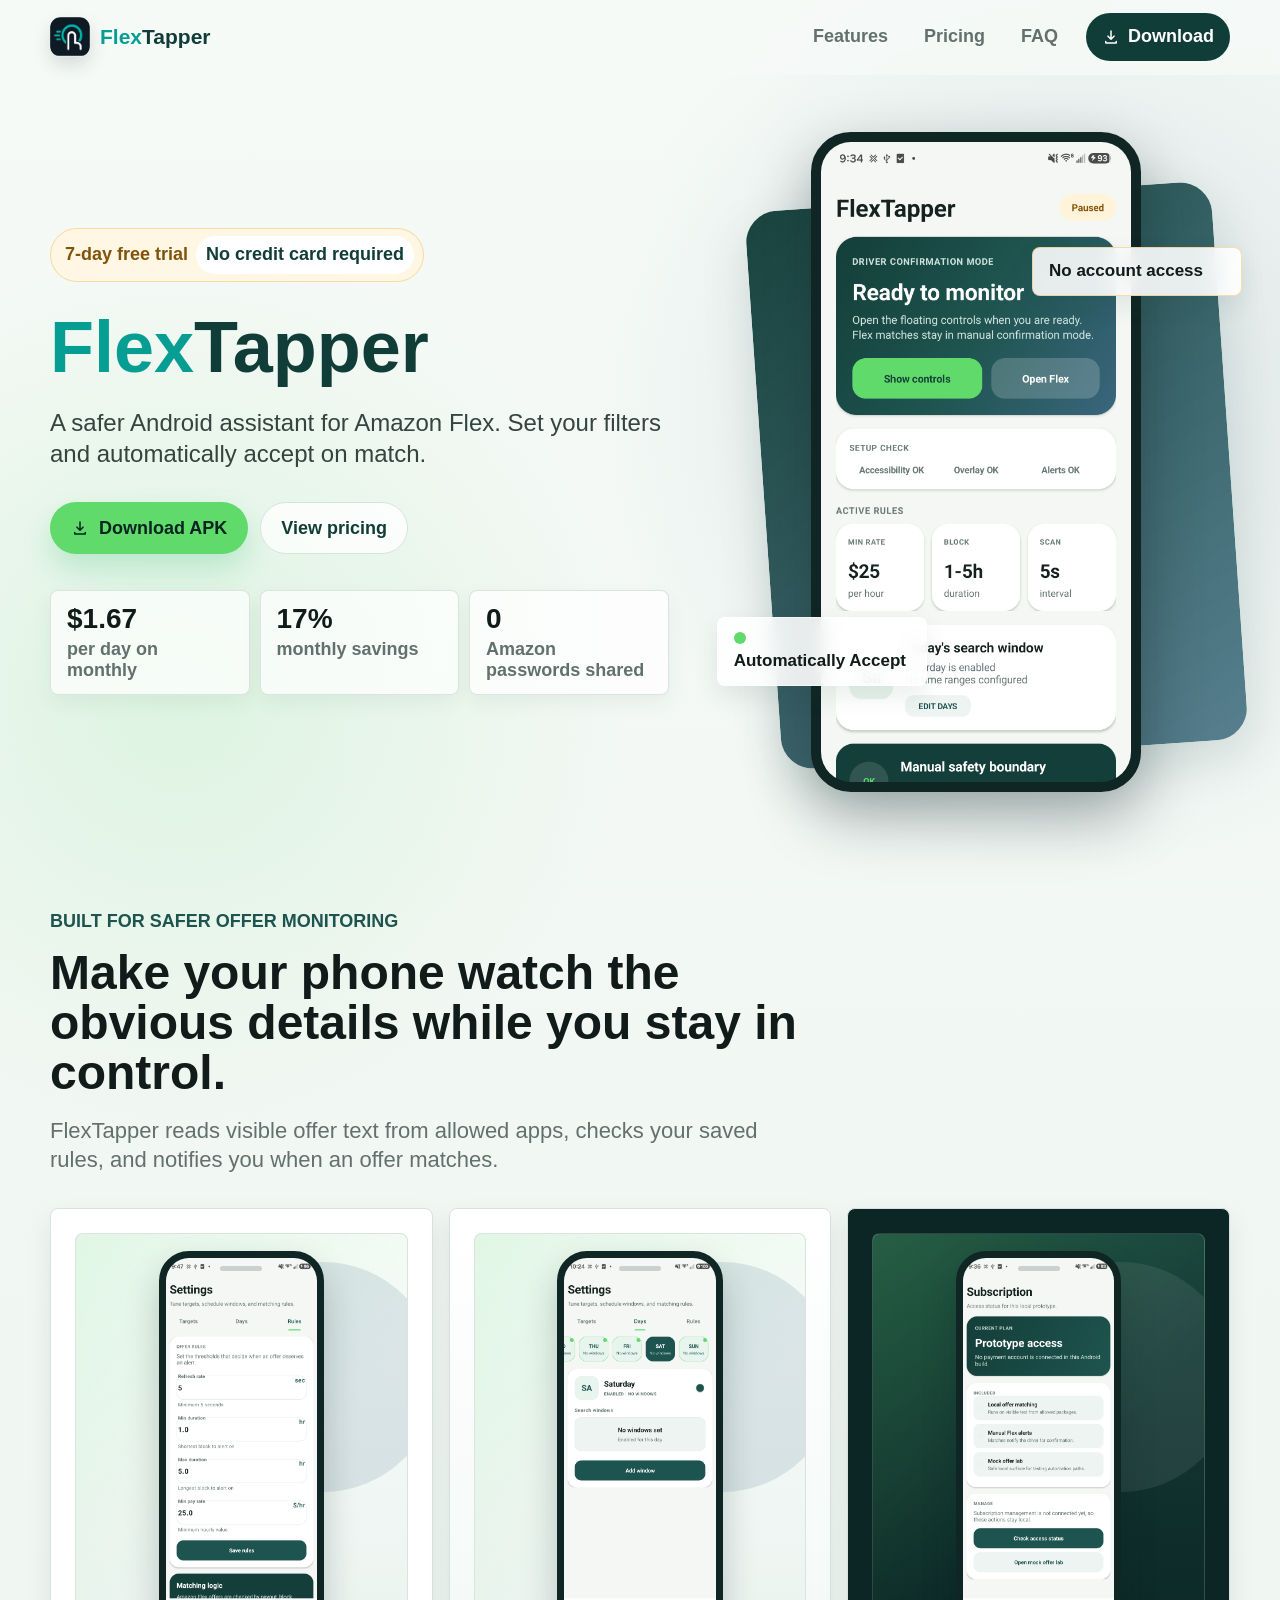
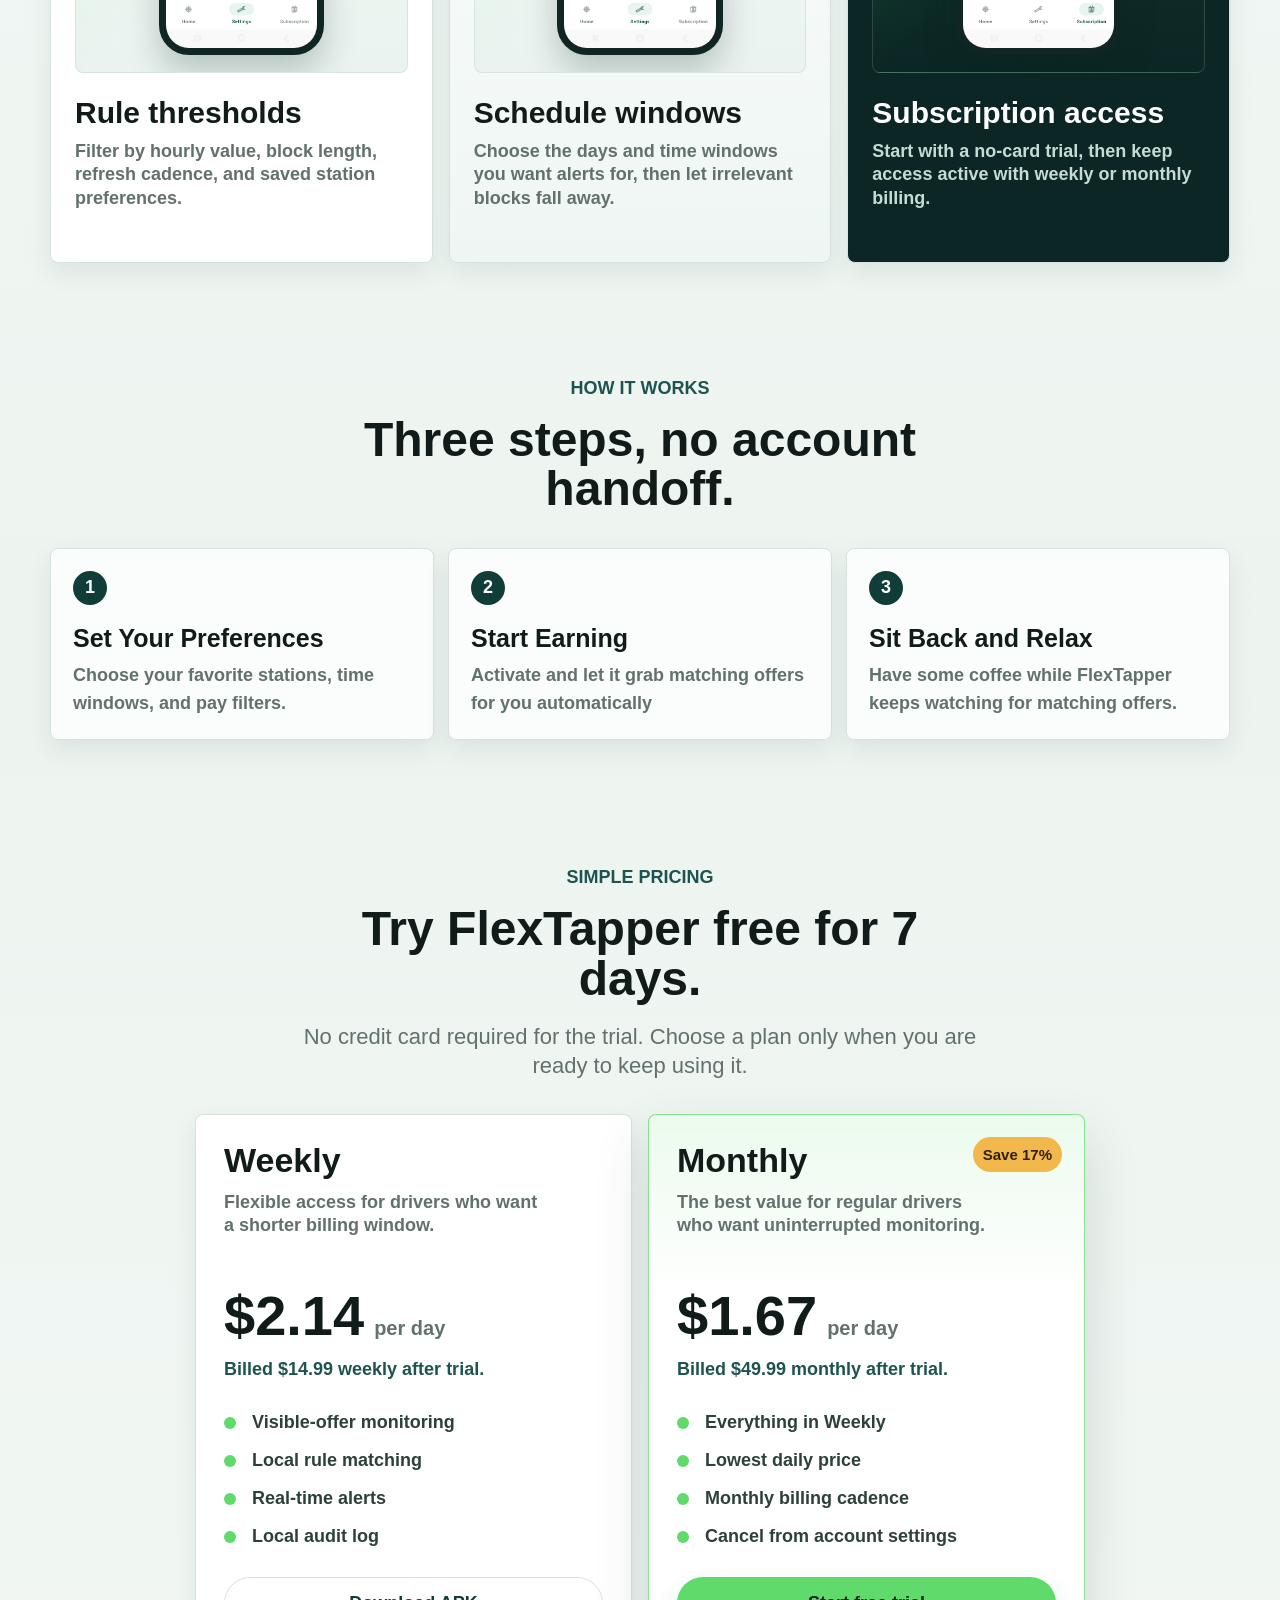
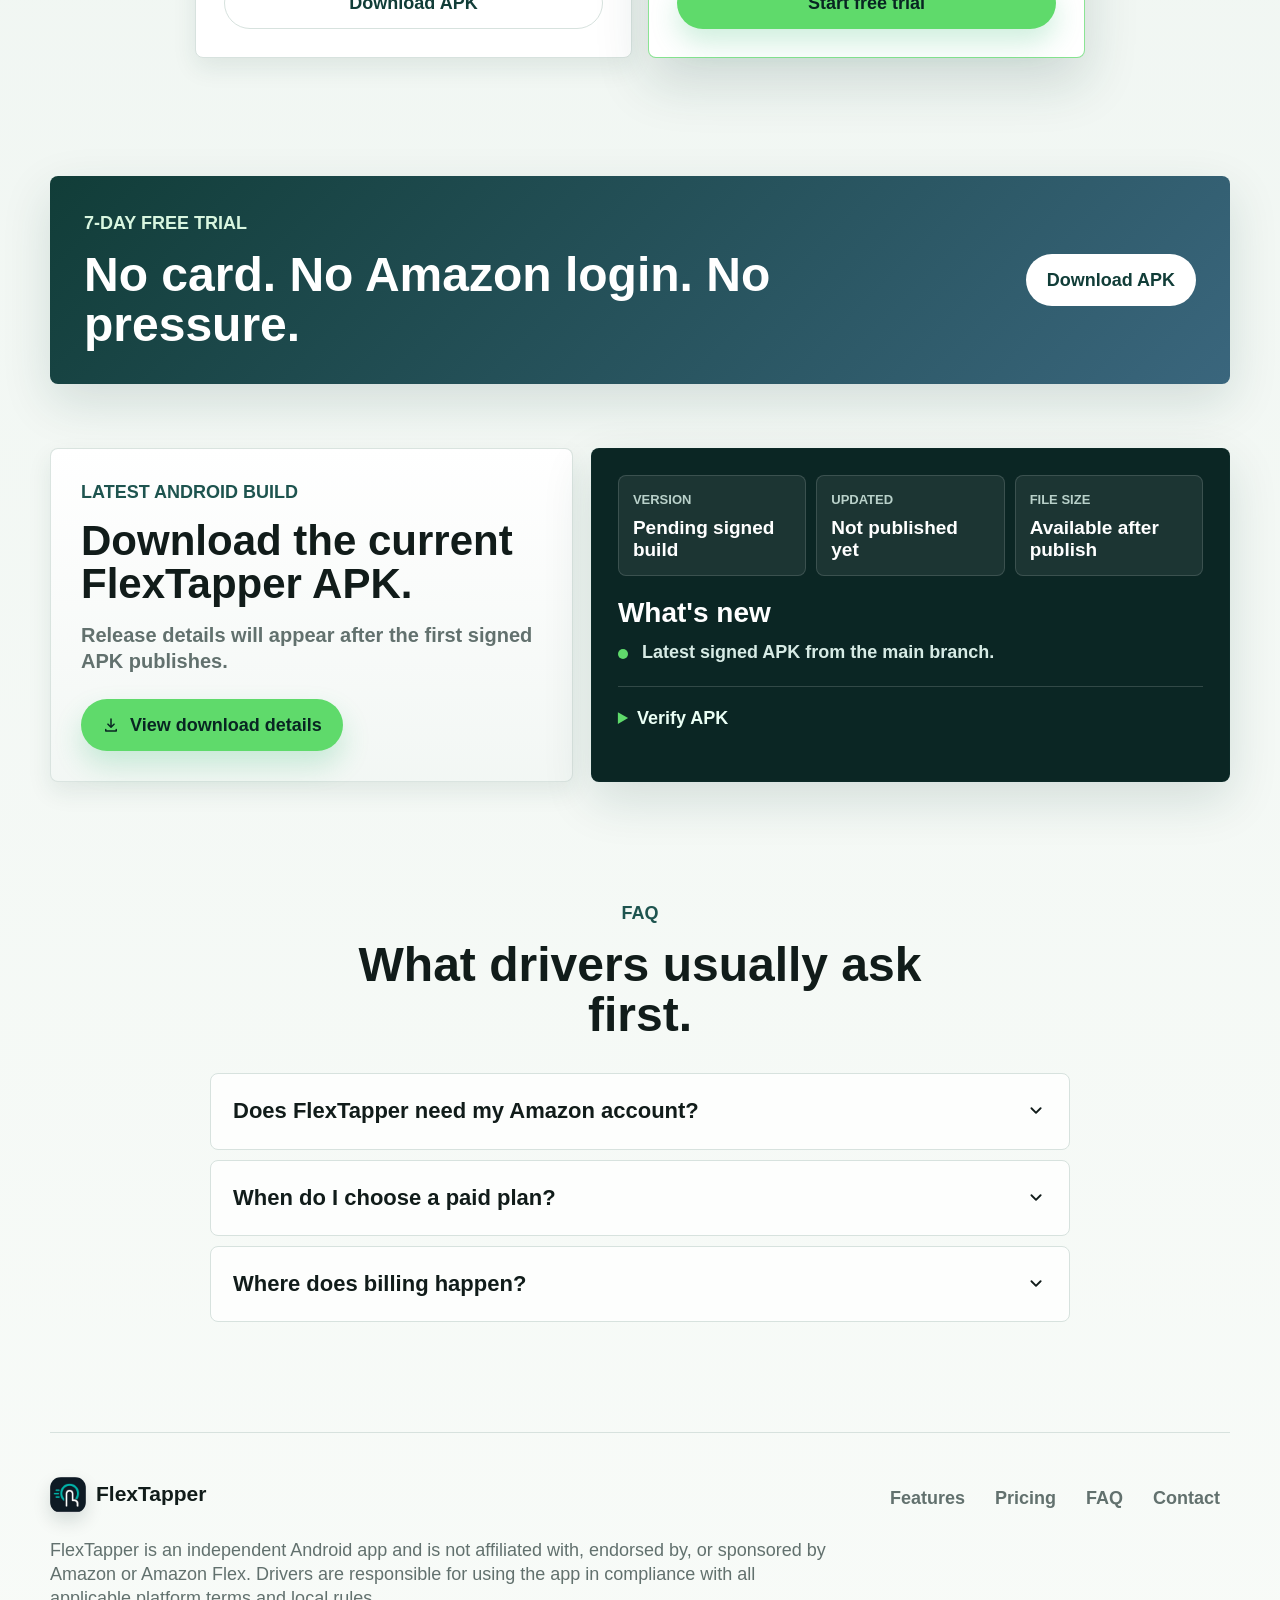
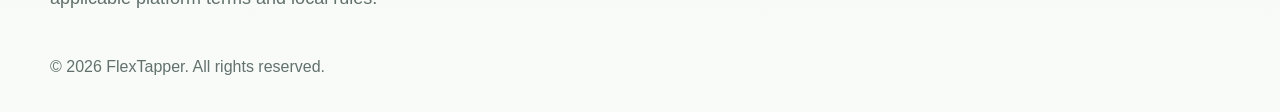
==== commit 997acf72: "Fix UI" ====
--- a/index.html
+++ b/index.html
@@ -108,7 +108,7 @@
             <span class="wordmark-flex">Flex</span><span class="wordmark-tapper">Tapper</span>
           </h1>
           <p class="hero-lede">
-            A safer Android assistant for visible Amazon Flex offers. Set your filters, get real-time alerts, and manually confirm the blocks worth your time.
+            A safer Android assistant for Amazon Flex. Set your filters and automatically accept on match.
           </p>
           <div class="hero-actions">
             <a class="button button-primary" href="/download" data-download-page-link data-cta="hero-download">
@@ -147,17 +147,15 @@
           </div>
           <div class="signal-card signal-card-left">
             <span class="signal-dot"></span>
-            <strong>Manual confirmation</strong>
-            <span>Alerts you, then you decide.</span>
+            <strong>Automatically Accept</strong>
           </div>
           <div class="signal-card signal-card-right">
             <strong>No account access</strong>
-            <span>Works from visible screen text.</span>
-          </div>
-        </div>
-      </section>
-
-      <section class="trust-strip" aria-label="Safety promises">
+          </div>
+        </div>
+      </section>
+
+      <!-- <section class="trust-strip" aria-label="Safety promises">
         <div>
           <span class="trust-icon trust-icon-green"></span>
           <strong>No Amazon login</strong>
@@ -165,20 +163,20 @@
         </div>
         <div>
           <span class="trust-icon trust-icon-blue"></span>
-          <strong>Local matching</strong>
-          <span>Your thresholds evaluate on visible text.</span>
+          <strong>Set Your Preferences</strong>
+          <span>Choose your favorite stations, time windows, and pay filters.</span>
         </div>
         <div>
           <span class="trust-icon trust-icon-amber"></span>
-          <strong>Manual Flex alerts</strong>
-          <span>Matched offers still need driver confirmation.</span>
-        </div>
-        <div>
+          <strong>Start Earning</strong>
+          <span>Activate and let it grab matching offers for you automatically</span>
+        </div>
+         <div>
           <span class="trust-icon trust-icon-coral"></span>
-          <strong>Audit trail</strong>
-          <span>Keep a local record of matched and rejected offers.</span>
-        </div>
-      </section>
+          <strong>Session Log</strong>
+          <span>Keep a record of matched and rejected offers.</span>
+        </div>
+      </section> -->
 
       <section class="section feature-section" id="features" aria-labelledby="features-title">
         <div class="section-heading">
@@ -249,18 +247,18 @@
         <ol class="workflow-list">
           <li>
             <span>1</span>
-            <strong>Set your rules</strong>
-            <p>Choose minimum pay, duration limits, stations, days, and alert preferences.</p>
+            <strong>Set Your Preferences</strong>
+            <p>Choose your favorite stations, time windows, and pay filters.</p>
           </li>
           <li>
             <span>2</span>
-            <strong>Monitor visible offers</strong>
-            <p>FlexTapper scans the active screen from allowlisted packages and evaluates matches locally.</p>
+            <strong>Start Earning</strong>
+            <p>Activate and let it grab matching offers for you automatically</p>
           </li>
           <li>
             <span>3</span>
-            <strong>Confirm manually</strong>
-            <p>When a block matches, you get the alert and make the final decision yourself.</p>
+            <strong>Sit Back and Relax</strong>
+            <p>Have some coffee while FlexTapper keeps watching for matching offers.</p>
           </li>
         </ol>
       </section>
@@ -357,10 +355,11 @@
                 <li>Latest signed APK from the main branch.</li>
               </ul>
             </div>
-            <div class="release-checksum">
-              <span>SHA-256</span>
+            <details class="release-checksum">
+              <summary>Verify APK</summary>
+              <span>SHA-256 checksum</span>
               <code data-release-checksum>Available after publish</code>
-            </div>
+            </details>
           </div>
         </div>
       </section>
@@ -381,18 +380,6 @@
             </button>
             <div class="faq-panel">
               <p>No. FlexTapper is designed around visible screen text from allowed packages, local rules, and alerts. It does not require your Amazon password.</p>
-            </div>
-          </article>
-
-          <article class="faq-item">
-            <button type="button" aria-expanded="false">
-              Can FlexTapper make the final decision for me?
-              <svg aria-hidden="true" viewBox="0 0 24 24">
-                <path d="M6.3 8.3a1 1 0 0 1 1.4 0l4.3 4.3 4.3-4.3a1 1 0 1 1 1.4 1.4l-5 5a1 1 0 0 1-1.4 0l-5-5a1 1 0 0 1 0-1.4Z"/>
-              </svg>
-            </button>
-            <div class="faq-panel">
-              <p>No. For Amazon Flex packages, matched offers trigger alerts for manual driver confirmation.</p>
             </div>
           </article>
 
--- a/styles.css
+++ b/styles.css
@@ -941,9 +941,31 @@
   padding-top: 18px;
 }
 
+.release-checksum summary {
+  cursor: pointer;
+  color: #eafff5;
+  font-weight: 800;
+  list-style-position: inside;
+  border-radius: 6px;
+  width: fit-content;
+}
+
+.release-checksum summary::marker {
+  color: var(--accent);
+}
+
+.release-checksum summary:focus-visible {
+  outline: 2px solid var(--accent);
+  outline-offset: 4px;
+}
+
 .release-checksum span,
 .release-checksum code {
   display: block;
+}
+
+.release-checksum span {
+  margin-top: 14px;
 }
 
 .release-checksum code {
